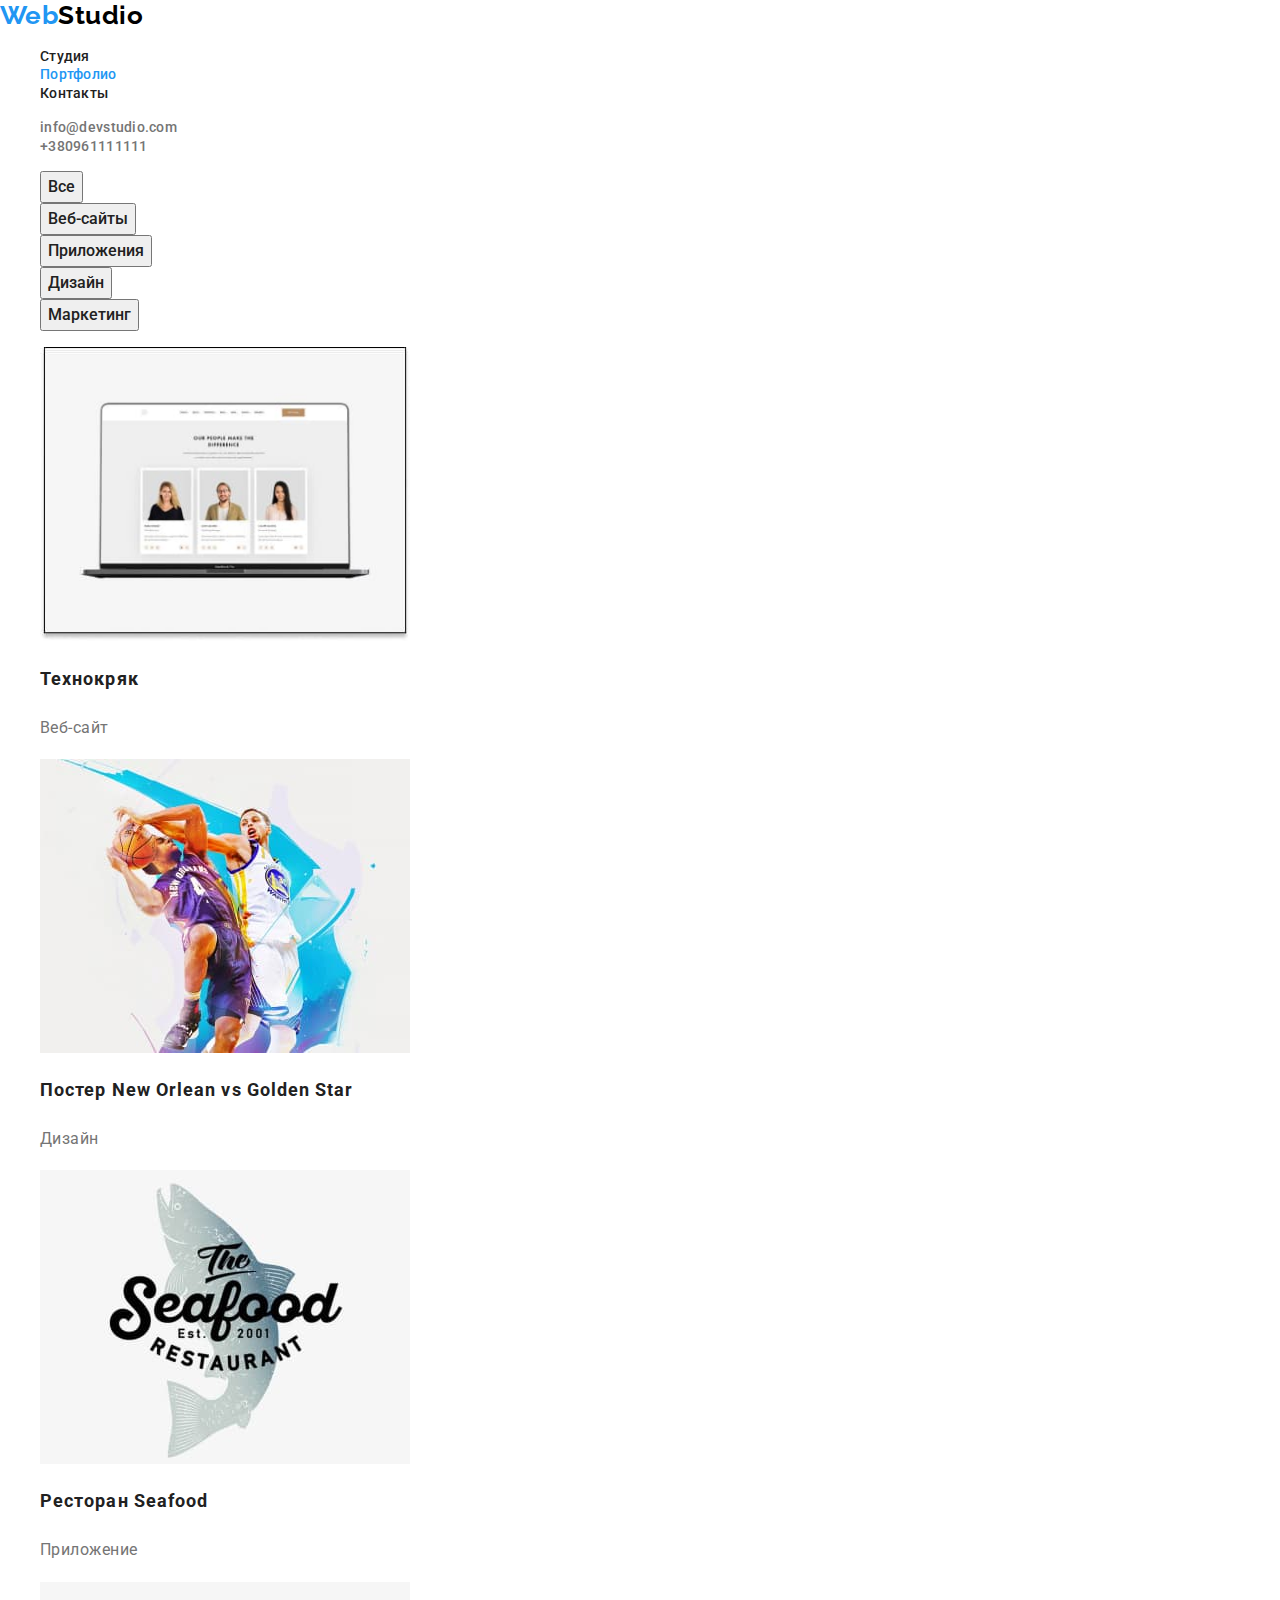
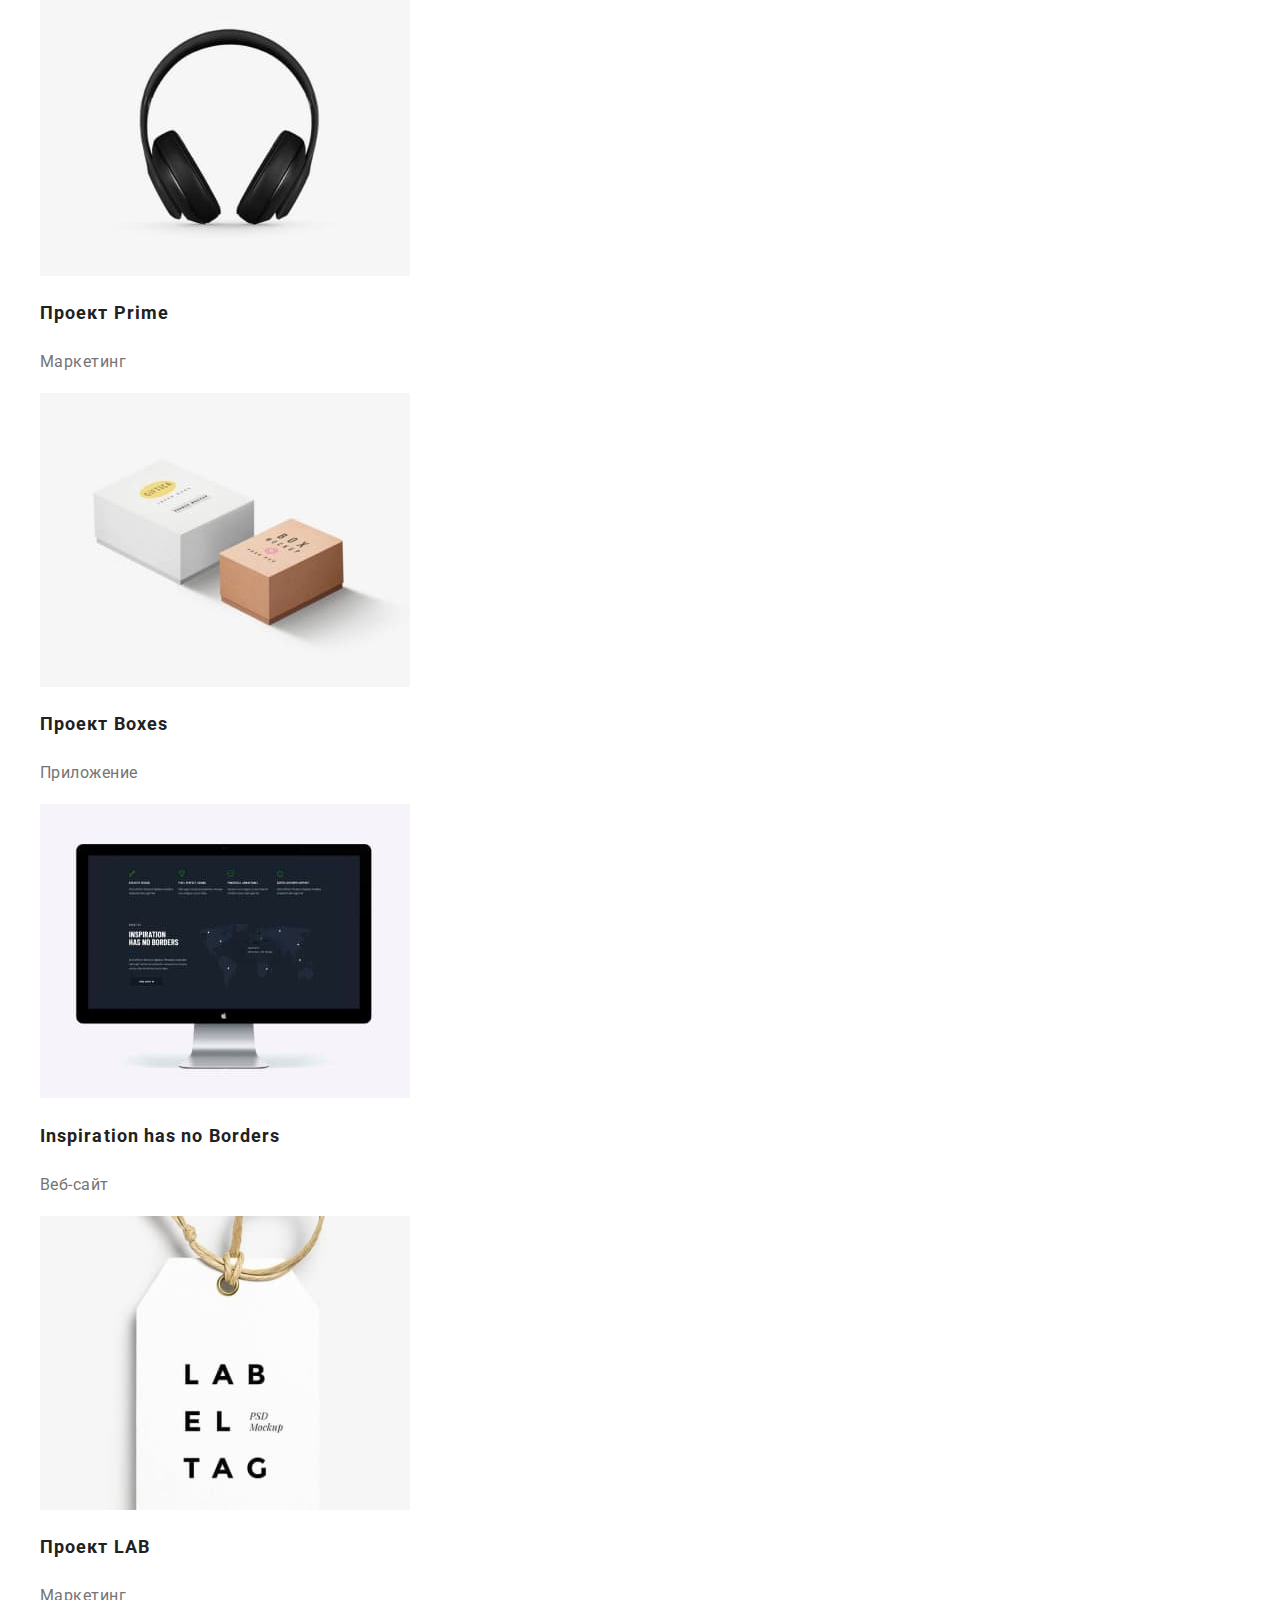
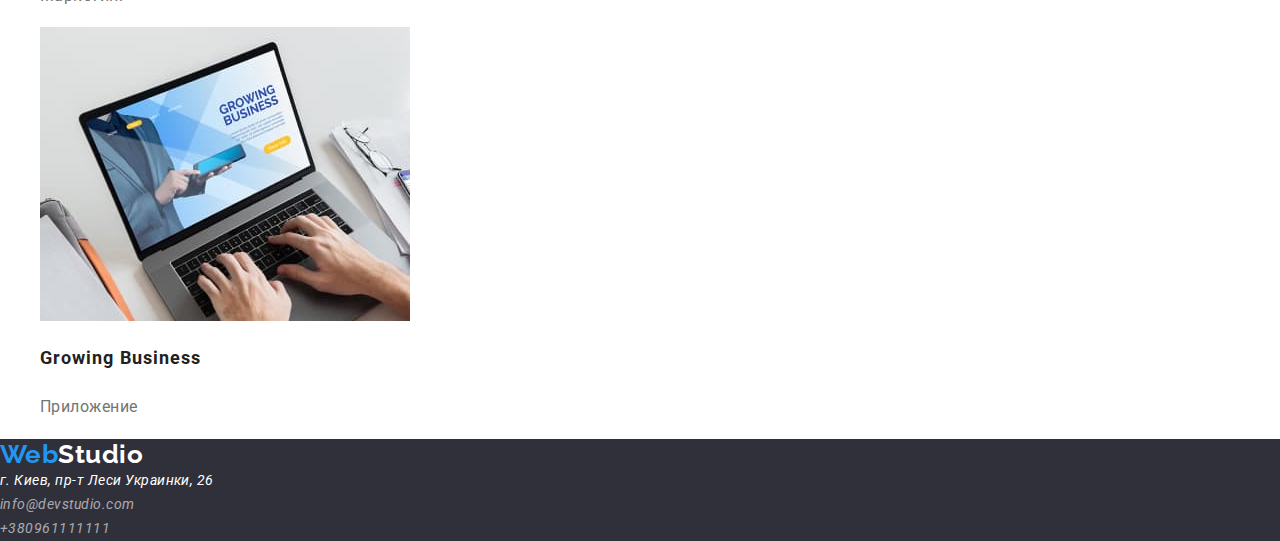
==== portfolio.html @ 270583de "start" ====
<!DOCTYPE html>
<html lang="ru">
    <head>
        <meta charset="UTF-8">
        <meta http-equiv="X-UA-Compatible" content="IE=edge">
        <meta name="viewport" content="width=device-width, initial-scale=1.0">
        <title>Портфолио</title>
        <link rel="preconnect" href="https://fonts.googleapis.com">
        <link rel="preconnect" href="https://fonts.gstatic.com" crossorigin>
        <link href="https://fonts.googleapis.com/css2?family=Raleway:wght@700&family=Roboto:wght@400;500;700;900&display=swap"
              rel="stylesheet">
        <link rel="stylesheet" href="https://cdnjs.cloudflare.com/ajax/libs/modern-normalize/1.1.0/modern-normalize.min.css">
        <link rel="stylesheet" href="./css/styles.css">
    </head>

    <body>
        <!-- Page header -->
        <header>
            <nav>
                <a class="logo" href="./index.html" lang="en">Web<span class="header-logo">Studio</span>
                </a>
                <ul class="site_nav">
                    <li><a href="./index.html" class="link">Студия</a></li>
                    <li><a href="./portfolio.html" class="link current">Портфолио</a></li>
                    <li><a href="" class="link">Контакты</a></li>
                </ul>
            </nav>
            <ul>
                <li><a class="link-contact" href="mailto:info@devstudio.com">info@devstudio.com</a></li>
                <li><a class="link-contact" href="tel:+380961111111">+380961111111</a></li>
            </ul>
        </header>
        <main>
            <!-- Портфолио -->
            <section>
                <!-- <h1>portfolio</h1> -->
                    <ul>
                        <li><button class="portfolio-button" type="button">Все</button></li>
                        <li><button class="portfolio-button" type="button">Веб-сайты</button></li>
                        <li><button class="portfolio-button" type="button">Приложения</button></li>
                        <li><button class="portfolio-button" type="button">Дизайн</button></li>
                        <li><button class="portfolio-button" type="button">Маркетинг</button></li>
                    </ul>
                    <ul>
                        <li>
                            <a class="portfolio" href="/">
                                <img src="./images/portfolio/технокряк.jpg" alt="Ноутбук с анкетами" width="370" height="294"/>
                                <h2 class="portfolio-title">Технокряк</h2>
                                <p>Веб-сайт</p>
                            </a>
                        </li>
                        <li>
                            <a class="portfolio" href="">
                                <img src="./images/portfolio/ПостерNewOrleanvsGoldenStar.jpg" alt="Баскетбалисты с мячем" width="370" height="294"/>
                                <h2 class="portfolio-title">Постер New Orlean vs Golden Star</h2>
                                <p>Дизайн</p>
                            </a>
                        </li>
                        <li>
                            <a class="portfolio" href="">
                                <img src="./images/portfolio/РесторанSeafood.jpg" alt="Логотип ресторана" width="370" height="294"/>
                                <h2 class="portfolio-title">Ресторан Seafood</h2>
                                <p>Приложение </p>
                            </a>
                        </li>
                        <li>
                            <a class="portfolio" href="">
                                <img src="./images/portfolio/ПроектPrime.jpg" alt="Наушники" width="370" height="294"/>
                                <h2 class="portfolio-title">Проект Prime</h2>
                                <p>Маркетинг</p>
                            </a>
                        </li>
                        <li>
                            <a class="portfolio" href="">
                                <img src="./images/portfolio/ПроектBoxes.jpg" alt="Картонные коробки" width="370" height="294"/>
                                <h2 class="portfolio-title">Проект Boxes</h2>
                                <p>Приложение</p>
                            </a>
                        </li>
                        <li>
                            <a class="portfolio" href="">
                                <img src="./images/portfolio/InspirationhasnoBorders.jpg" alt="Монитор с браузером" width="370" height="294"/>
                                <h2 class="portfolio-title">Inspiration has no Borders</h2>
                                <p>Веб-сайт</p>
                            </a>
                        </li>
                        <li>
                            <a class="portfolio" href="">
                                <img src="./images/portfolio/ПроектLAB.jpg" alt="Бирка" width="370" height="294"/>
                                <h2 class="portfolio-title">Проект LAB</h2>
                                <p>Маркетинг</p>
                            </a>
                        </li>
                        <li>
                            <a class="portfolio" href="">
                                <img src="./images/portfolio/GrowingBusiness.jpg" alt="Ноутбук с гавной страницей" width="370" height="294"/>
                                <h2 class="portfolio-title">Growing Business</h2>
                                <p>Приложение</p>
                            </a>
                        </li>
                    </ul>
            </section>
        </main>
        <footer class="footer">
            <a class="logo" href="./index.html" lang="en">Web<span class="footer-logo">Studio</span>
            </a>
            <address class="footer-address">
                г. Киев, пр-т Леси Украинки, 26 <br />
                <a href="mailto:info@devstudio.com">info@devstudio.com</a><br />
                <a href="tel:+380961111111">+380961111111</a>
            </address>
        </footer>
    </body>
</html>
---- css/styles.css ----
/* цвет основного текста #757575 */
/* цвет заголовков на темном фоне + logo  #FFFFFF */
/* цвет большинства заголовков #212121 */
/* ховер + Web + bgr кнопок  */

:root {
    --primary-text-color:#757575 ;
    --title: #212121;
    --accent-color:#2196F3;
    --contrast-color: #FFFFFF;
}
body {
    background-color: var(--contrast-color);
    color: var(--primary-text-color);
    font-family: 'Roboto', sans-serif;
    letter-spacing: 0.03em;
}
a{
    text-decoration: none;
}
ul{
    list-style: none;
}
/* Лолотип */
.logo {
    color: var(--accent-color);
    text-decoration: none;
    font-family: 'Raleway', sans-serif;
    font-weight: 700;
    font-size: 26px;
    line-height: 1.19;
}
.header-logo {
    color: #000000;
    text-decoration: none;
}
/* навигация */
.site_nav .link {
    font-family: 'Roboto';
    font-weight: 500;
    font-size: 14px;
    line-height: 1.14;
    letter-spacing: 0.02em;
    color: var(--title);
    text-decoration: none;
}
.site_nav .link.current {
    color: var(--accent-color);
}
.link-contact {
    font-weight: 500;
    font-size: 14px;
    line-height: 1.14;
    letter-spacing: 0.02em;
    color: var(--primary-text-color);
    text-decoration: none;
}
.site_nav .link:hover,
.site_nav .link:focus,
.link-contact:hover,
.link-contact:focus {
    color: var(--accent-color);
}

/* секции заголовки */
.section_title{
    color: var(--title);
    text-decoration: none;
    font-weight: 700;
    font-size: 14px;
    line-height: 1.14;
    text-transform: uppercase;
}
.section_title_class {
    color: var(--title);
    font-weight: 700;
    font-size: 36px;
    line-height: 1.17;
    text-align: center;
}

.section-team{
    font-size: 14px;
    line-height: 1.71;
    letter-spacing: 0.03em;
    background-color: #F5F4FA;
    color: var(--title);
}
.our_teams_title{
    color: var(--title);
    font-weight: 500;
    font-size: 16px;
    line-height: 1.19;
}
.section-team .text {
    font-size: 16px;
    line-height: 1.19;
    color: var(--primary-text-color);
}
/* Hero */
.hero{
    background-color: #2F303A;
}
.hero_title{
    font-weight: 900;
    font-size: 44px;
    line-height: 1.36;
    text-align: center;
    letter-spacing: 0.06em;
    text-transform: uppercase;
    background-color: #2F303A;
    color: #ffffff;
}

    /* button */
.button{
    color: var(--contrast-color);
    background-color: var(--accent-color);
    cursor: pointer;
    font-weight: 700;
    font-size: 16px;
    line-height: 1.88;
    align-items: center;
    text-align: center;
    letter-spacing: 0.06em;
    display: flex;
}    
/* footer */
.footer{
    background-color: #2F303A;
}
.footer-logo{
    color: var(--contrast-color);
}
.footer-address{
    color: var(--contrast-color);
    font-size: 14px;
    line-height: 1.71;
}
.footer-address > a{
    color: rgba(255, 255, 255, 0.6);
    text-decoration: none;
}
.footer-address>a:hover,
.footer-address>a:focus {
    color: var(--accent-color);
}
/* Portfolio */
.portfolio .portfolio-title {
    font-weight: 700;
    font-size: 18px;
    line-height: 2;
    letter-spacing: 0.06em;
    color: var(--title);
}
.portfolio > p{
    font-size: 16px;
    line-height: 1.88;
    color: var(--primary-text-color);
}
.portfolio-button{
    color: var(--title);
    cursor: pointer;
    font-weight: 500;
    font-size: 16px;
    line-height: 1.63;
    text-align: center;
}
.portfolio-button:hover,
.portfolio-button:focus {
    background-color: var(--accent-color);
}
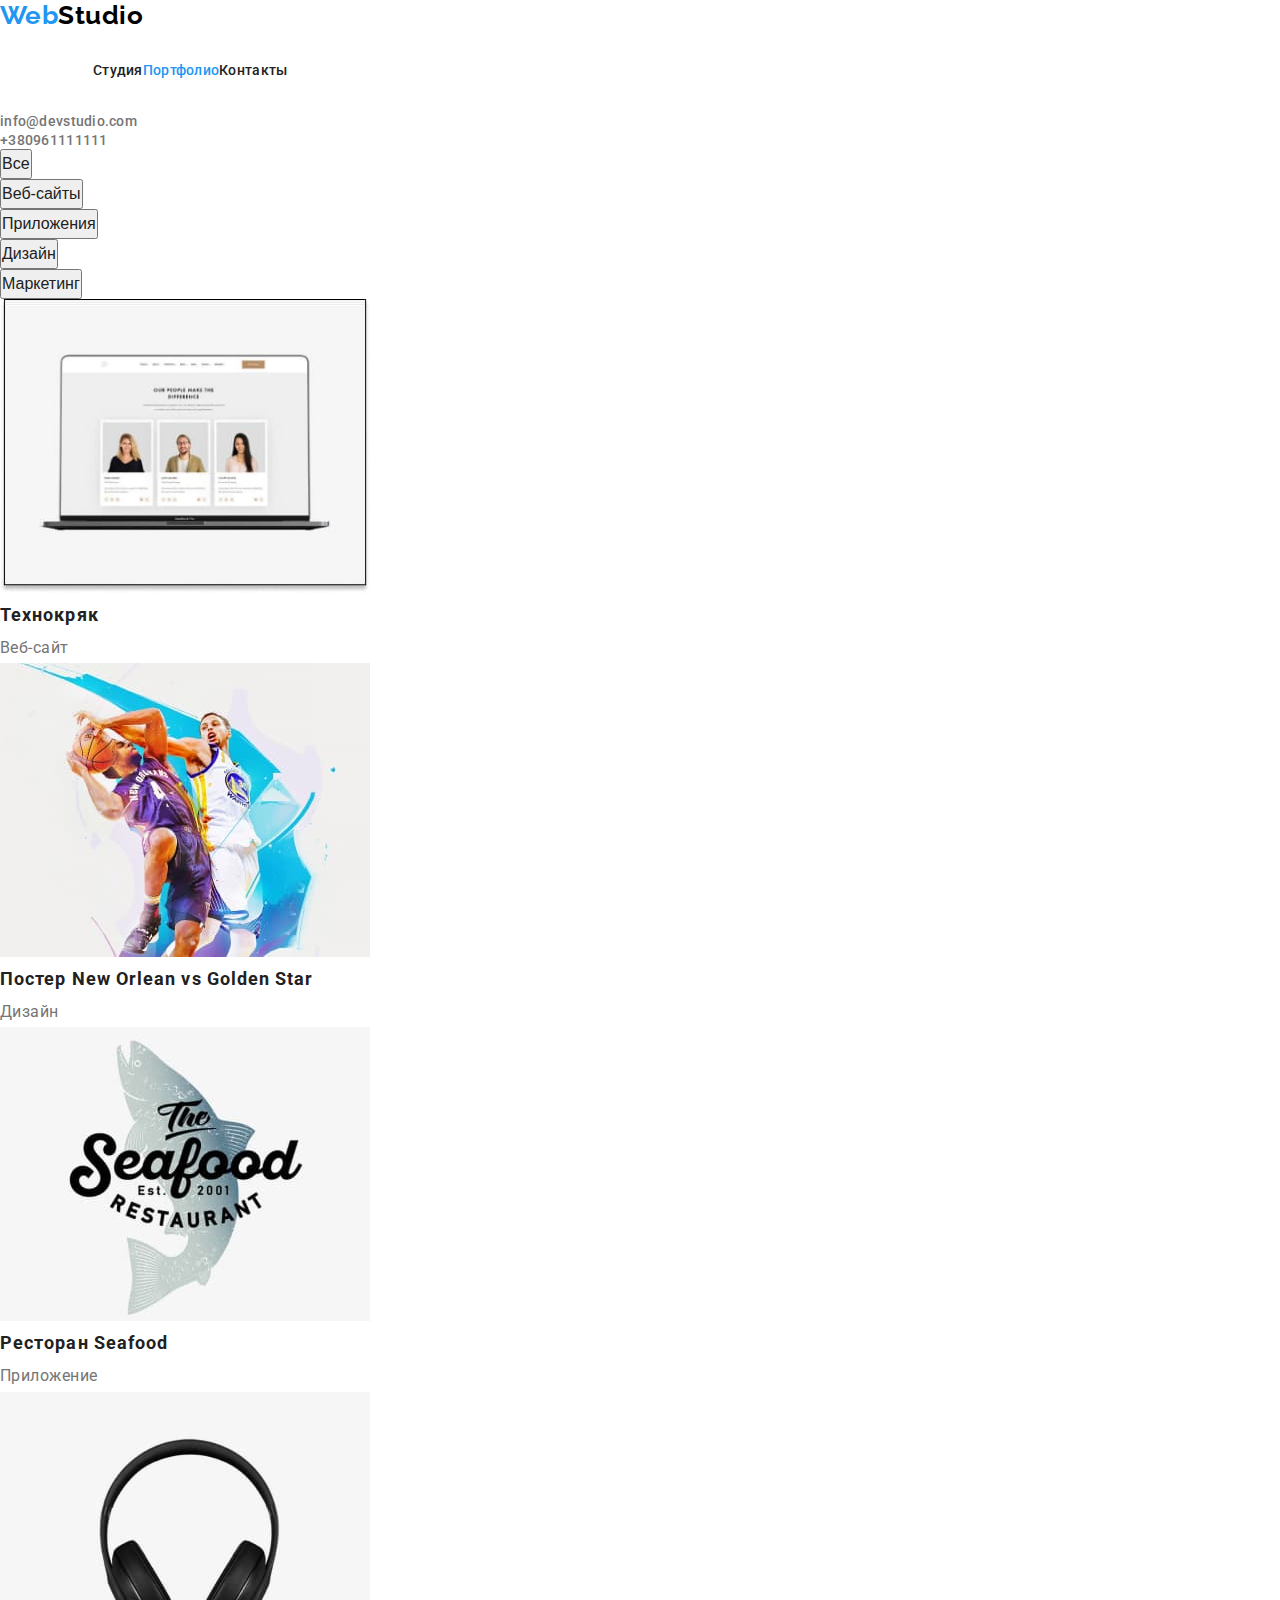
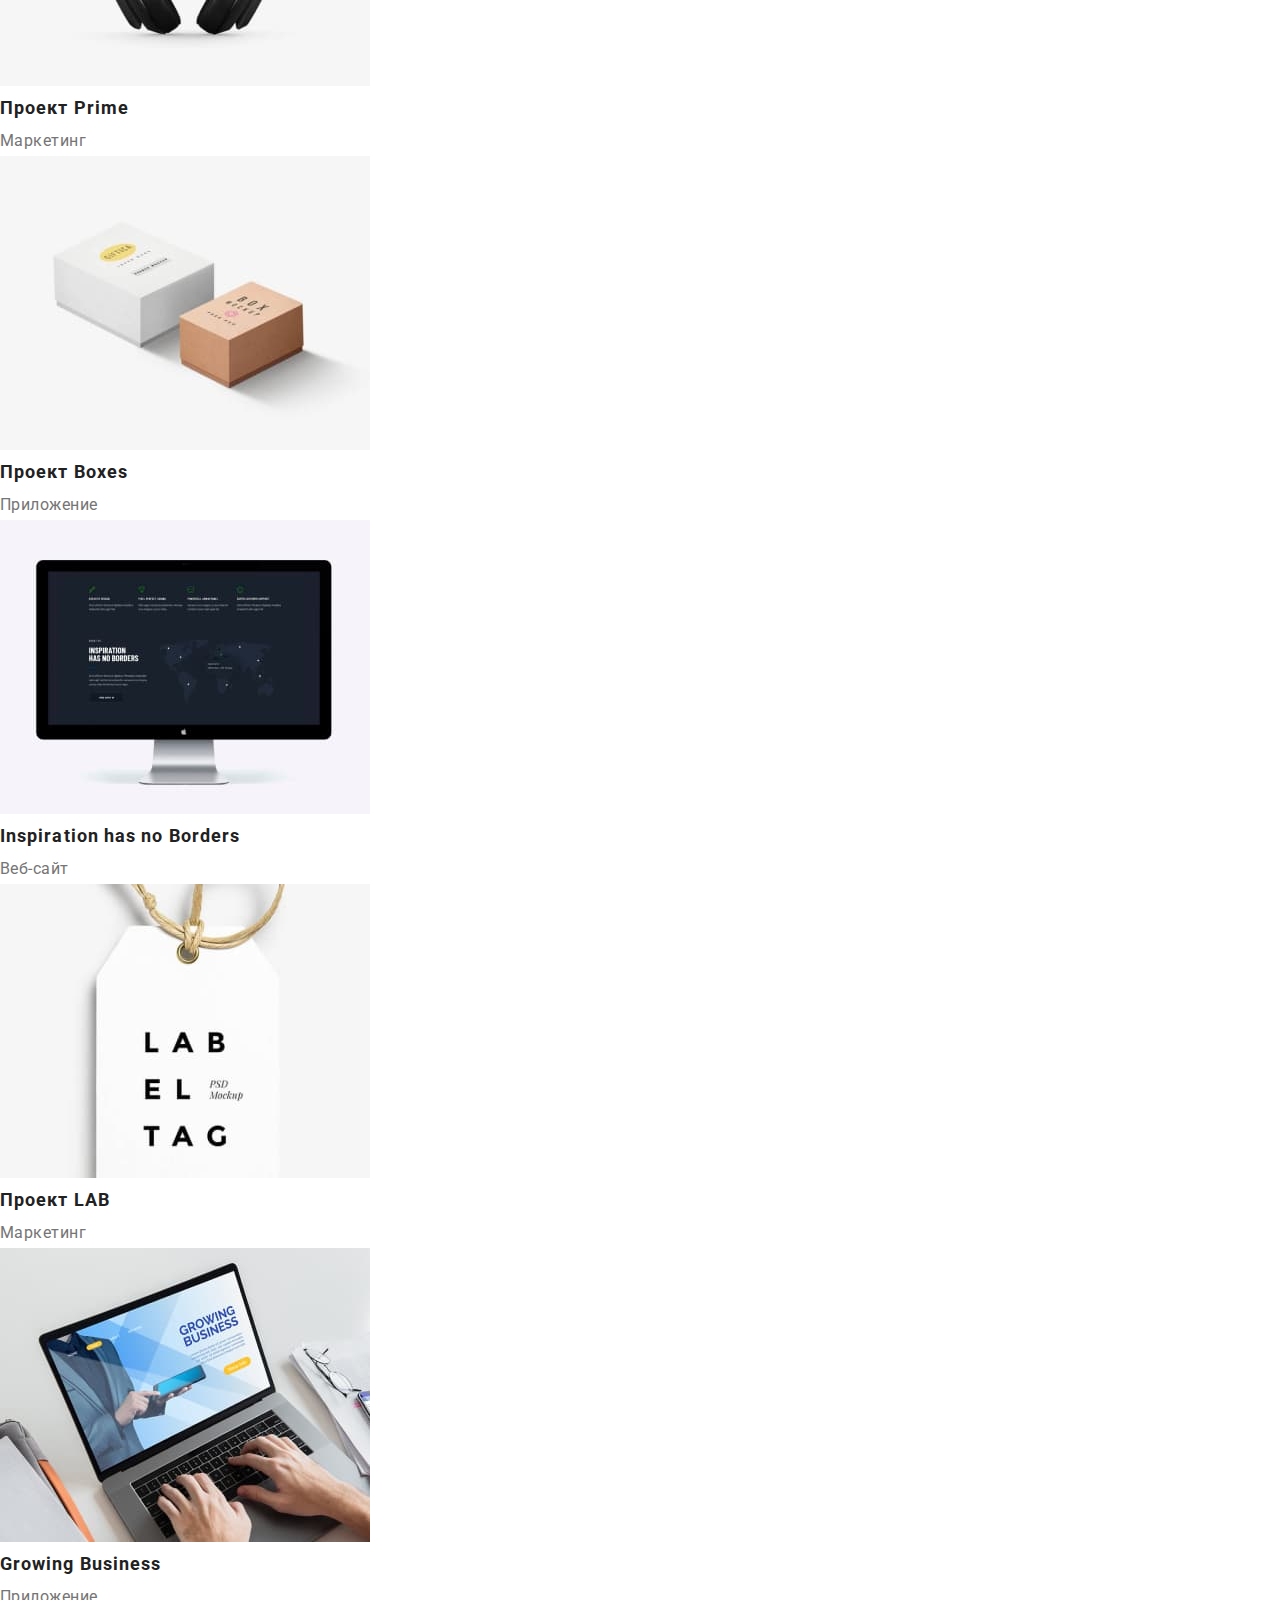
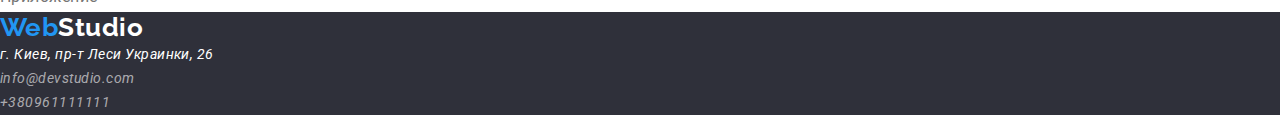
==== commit 258456cf: "геометрия элементов" ====
--- a/portfolio.html
+++ b/portfolio.html
@@ -9,7 +9,6 @@
         <link rel="preconnect" href="https://fonts.gstatic.com" crossorigin>
         <link href="https://fonts.googleapis.com/css2?family=Raleway:wght@700&family=Roboto:wght@400;500;700;900&display=swap"
               rel="stylesheet">
-        <link rel="stylesheet" href="https://cdnjs.cloudflare.com/ajax/libs/modern-normalize/1.1.0/modern-normalize.min.css">
         <link rel="stylesheet" href="./css/styles.css">
     </head>
 
--- a/css/styles.css
+++ b/css/styles.css
@@ -21,6 +21,22 @@
 ul{
     list-style: none;
 }
+
+/* utilitis */
+*{
+    padding: 0px;
+    margin: 0px;
+}
+.container {
+    margin-left: auto;
+    margin-right: auto;
+    width: 1200px;
+    padding-left: 15px;
+    padding-right: 15px;
+    outline: 2px solid tomato;
+}
+
+
 /* Лолотип */
 .logo {
     color: var(--accent-color);
@@ -35,7 +51,26 @@
     text-decoration: none;
 }
 /* навигация */
+.main-nav{
+    display: flex;
+    align-items: center;
+}
+.site_nav{
+    display: flex;
+    margin-left: 93px;
+}
+.nav-item+ .nav-item{
+    margin-left: 50px;
+}
+.cont{
+    margin-left: auto;
+}
+
 .site_nav .link {
+    display: block;
+    padding-top: 32px;
+    padding-bottom: 32px;
+    
     font-family: 'Roboto';
     font-weight: 500;
     font-size: 14px;
@@ -48,6 +83,9 @@
     color: var(--accent-color);
 }
 .link-contact {
+    padding-top: 32px;
+    padding-bottom: 32px;
+
     font-weight: 500;
     font-size: 14px;
     line-height: 1.14;
@@ -63,7 +101,14 @@
 }
 
 /* секции заголовки */
+.section{
+    margin-top: 94px;
+}
 .section_title{
+    margin-bottom: 10px;
+
+    font-family: 'Roboto';
+    font-style: normal;
     color: var(--title);
     text-decoration: none;
     font-weight: 700;
@@ -72,6 +117,10 @@
     text-transform: uppercase;
 }
 .section_title_class {
+    margin-bottom: 50px;
+
+    font-family: 'Roboto';
+    font-style: normal;
     color: var(--title);
     font-weight: 700;
     font-size: 36px;
@@ -80,6 +129,8 @@
 }
 
 .section-team{
+    margin-top: 94px;
+
     font-size: 14px;
     line-height: 1.71;
     letter-spacing: 0.03em;
@@ -112,7 +163,7 @@
     color: #ffffff;
 }
 
-    /* button */
+/* button */
 .button{
     color: var(--contrast-color);
     background-color: var(--accent-color);
@@ -120,11 +171,24 @@
     font-weight: 700;
     font-size: 16px;
     line-height: 1.88;
-    align-items: center;
-    text-align: center;
     letter-spacing: 0.06em;
+}    
+/* feature-list */
+.feature-list{
     display: flex;
-}    
+    justify-content: center;
+}
+
+/* image */
+.image{
+    display: inline-block;
+}
+.image+ .image{
+    margin-left: 30px;
+}
+.team-bottom{
+    margin-bottom: 94px;
+}
 /* footer */
 .footer{
     background-color: #2F303A;
@@ -145,6 +209,12 @@
 .footer-address>a:focus {
     color: var(--accent-color);
 }
+
+
+
+
+
+
 /* Portfolio */
 .portfolio .portfolio-title {
     font-weight: 700;
@@ -200,3 +270,6 @@
 
 
 
+
+
+
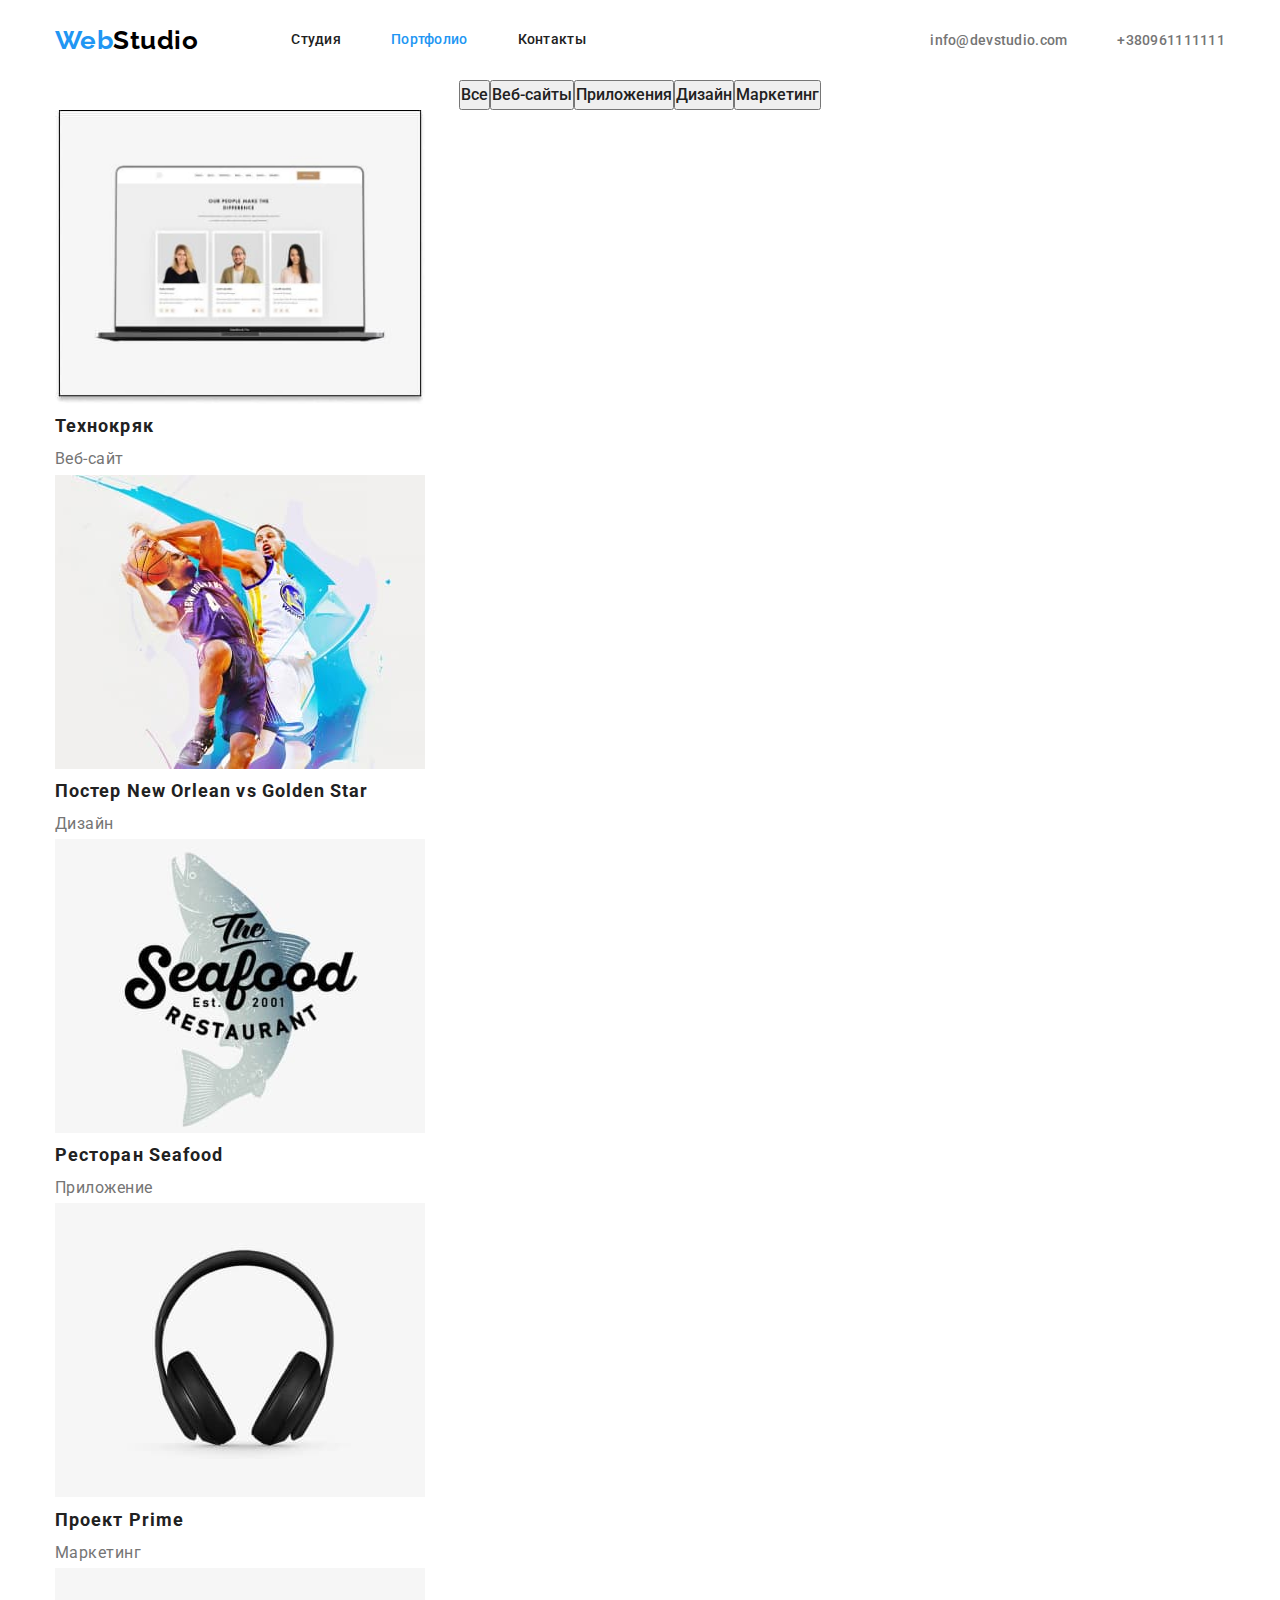
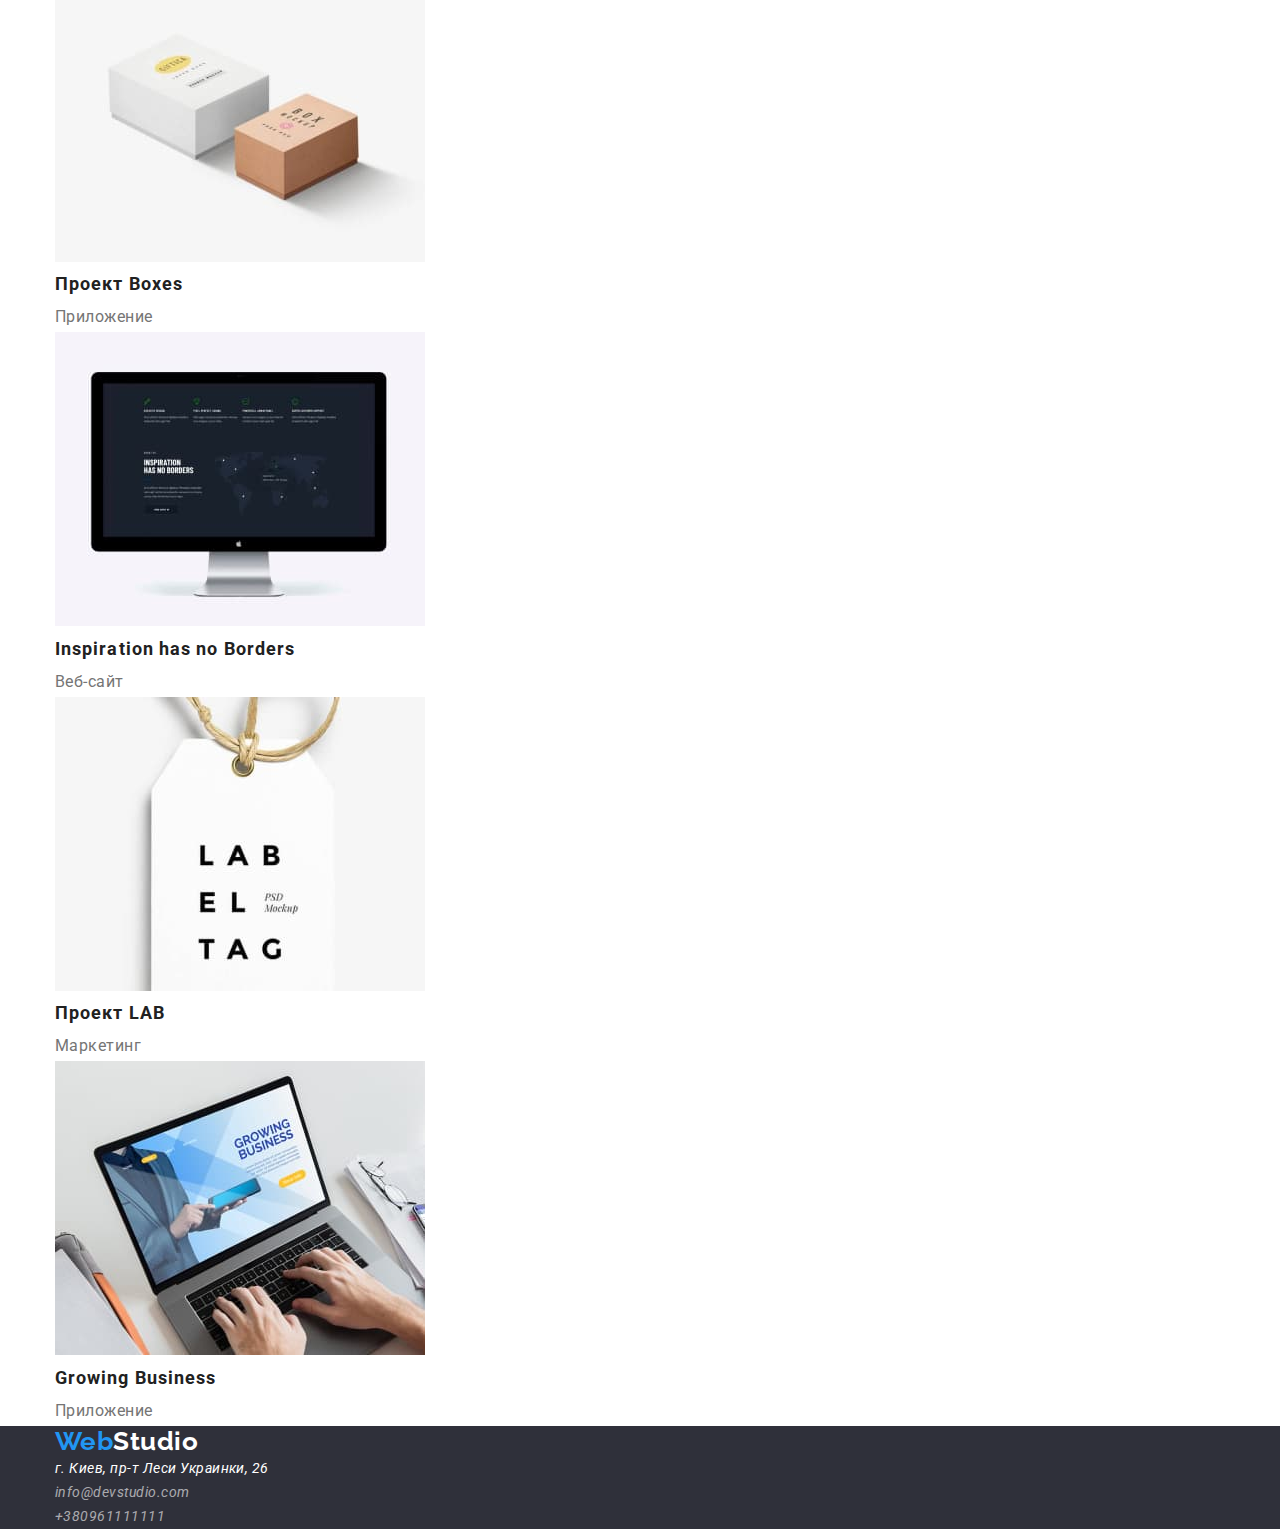
==== commit d6e28e24: "геометрия оформления 2" ====
--- a/portfolio.html
+++ b/portfolio.html
@@ -9,31 +9,33 @@
         <link rel="preconnect" href="https://fonts.gstatic.com" crossorigin>
         <link href="https://fonts.googleapis.com/css2?family=Raleway:wght@700&family=Roboto:wght@400;500;700;900&display=swap"
               rel="stylesheet">
+        <link rel="stylesheet" href="https://cdnjs.cloudflare.com/ajax/libs/modern-normalize/0.6.0/modern-normalize.min.css" />
         <link rel="stylesheet" href="./css/styles.css">
     </head>
 
     <body>
         <!-- Page header -->
-        <header>
-            <nav>
-                <a class="logo" href="./index.html" lang="en">Web<span class="header-logo">Studio</span>
-                </a>
-                <ul class="site_nav">
-                    <li><a href="./index.html" class="link">Студия</a></li>
-                    <li><a href="./portfolio.html" class="link current">Портфолио</a></li>
-                    <li><a href="" class="link">Контакты</a></li>
-                </ul>
-            </nav>
-            <ul>
-                <li><a class="link-contact" href="mailto:info@devstudio.com">info@devstudio.com</a></li>
-                <li><a class="link-contact" href="tel:+380961111111">+380961111111</a></li>
+    <header>
+        <nav class="container main-nav">
+            <a class="logo" href="./index.html" lang="en">Web<span class="header-logo">Studio</span>
+            </a>
+            <ul class="site_nav">
+                <li class="nav-item"><a href="./index.html" class="link">Студия</a></li>
+                <li class="nav-item"><a href="./portfolio.html" class="link current">Портфолио</a></li>
+                <li class="nav-item"><a href="" class="link">Контакты</a></li>
             </ul>
-        </header>
+            <ul class="site_nav cont">
+                <li class="nav-item"><a class="link-contact" href="mailto:info@devstudio.com">info@devstudio.com</a></li>
+                <li class="nav-item"><a class="link-contact" href="tel:+380961111111">+380961111111</a></li>
+            </ul>
+        </nav>
+    </header>
         <main>
             <!-- Портфолио -->
             <section>
+                <div class="container">
                 <!-- <h1>portfolio</h1> -->
-                    <ul>
+                    <ul class="filter">
                         <li><button class="portfolio-button" type="button">Все</button></li>
                         <li><button class="portfolio-button" type="button">Веб-сайты</button></li>
                         <li><button class="portfolio-button" type="button">Приложения</button></li>
@@ -99,8 +101,10 @@
                         </li>
                     </ul>
             </section>
+            </div>
         </main>
         <footer class="footer">
+            <div class="container">
             <a class="logo" href="./index.html" lang="en">Web<span class="footer-logo">Studio</span>
             </a>
             <address class="footer-address">
@@ -108,6 +112,7 @@
                 <a href="mailto:info@devstudio.com">info@devstudio.com</a><br />
                 <a href="tel:+380961111111">+380961111111</a>
             </address>
+            </div>
         </footer>
     </body>
 </html>--- a/css/styles.css
+++ b/css/styles.css
@@ -33,7 +33,7 @@
     width: 1200px;
     padding-left: 15px;
     padding-right: 15px;
-    outline: 2px solid tomato;
+    /* outline: 2px solid tomato; */
 }
 
 
@@ -71,7 +71,6 @@
     padding-top: 32px;
     padding-bottom: 32px;
     
-    font-family: 'Roboto';
     font-weight: 500;
     font-size: 14px;
     line-height: 1.14;
@@ -107,7 +106,6 @@
 .section_title{
     margin-bottom: 10px;
 
-    font-family: 'Roboto';
     font-style: normal;
     color: var(--title);
     text-decoration: none;
@@ -119,7 +117,6 @@
 .section_title_class {
     margin-bottom: 50px;
 
-    font-family: 'Roboto';
     font-style: normal;
     color: var(--title);
     font-weight: 700;
@@ -129,8 +126,8 @@
 }
 
 .section-team{
-    margin-top: 94px;
-
+    margin-top: 81px;
+    margin-bottom: 94px;
     font-size: 14px;
     line-height: 1.71;
     letter-spacing: 0.03em;
@@ -151,8 +148,11 @@
 /* Hero */
 .hero{
     background-color: #2F303A;
-}
+    height: 600px;
+}
+
 .hero_title{
+    
     font-weight: 900;
     font-size: 44px;
     line-height: 1.36;
@@ -165,6 +165,14 @@
 
 /* button */
 .button{
+    display: inherit;
+    margin-left: auto;
+    margin-right: auto;
+    padding: 10px 32px;
+
+    box-shadow: 0px 4px 4px rgba(0, 0, 0, 0.15);
+    border-radius: 4px;
+
     color: var(--contrast-color);
     background-color: var(--accent-color);
     cursor: pointer;
@@ -172,6 +180,7 @@
     font-size: 16px;
     line-height: 1.88;
     letter-spacing: 0.06em;
+    
 }    
 /* feature-list */
 .feature-list{
@@ -180,6 +189,9 @@
 }
 
 /* image */
+.images{
+    display: flex;
+}
 .image{
     display: inline-block;
 }
@@ -187,8 +199,10 @@
     margin-left: 30px;
 }
 .team-bottom{
+    display: flex;
     margin-bottom: 94px;
 }
+
 /* footer */
 .footer{
     background-color: #2F303A;
@@ -228,6 +242,9 @@
     line-height: 1.88;
     color: var(--primary-text-color);
 }
+.portfolio-button+.portfolio-button{
+    margin-left: 8px;
+}
 .portfolio-button{
     color: var(--title);
     cursor: pointer;
@@ -241,35 +258,39 @@
     background-color: var(--accent-color);
 }
 
-
-
-
-
-
-
-
-
-
-
-
-
-
-
-
-
-
-
-
-
-
-
-
-
-
-
-
-
-
-
-
-
+.filter{
+    display: flex;
+    justify-content: center;
+}
+
+
+
+
+
+
+
+
+
+
+
+
+
+
+
+
+
+
+
+
+
+
+
+
+
+
+
+
+
+
+
+
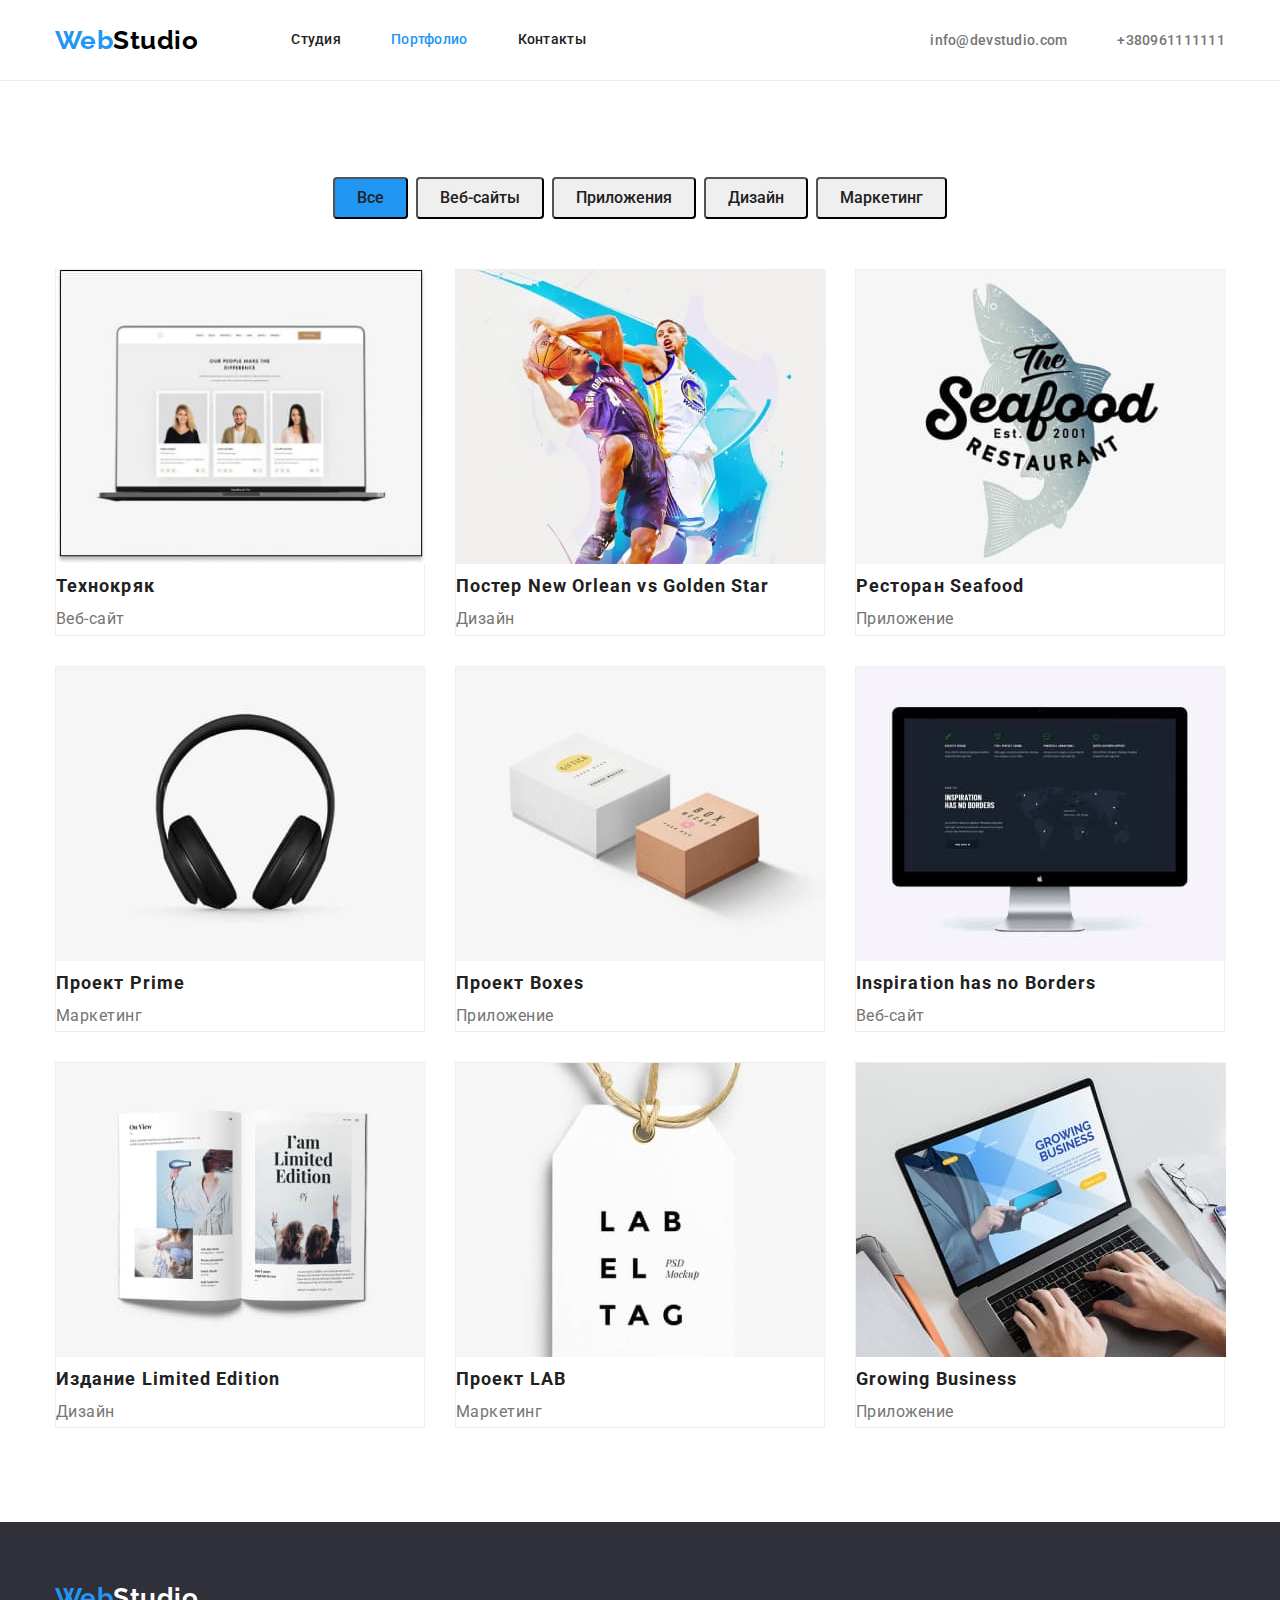
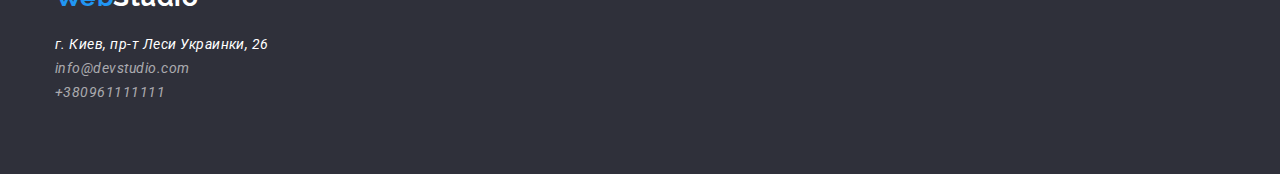
==== commit 43f11a72: "оформление секции портфолио" ====
--- a/portfolio.html
+++ b/portfolio.html
@@ -15,7 +15,7 @@
 
     <body>
         <!-- Page header -->
-    <header>
+    <header class="page-header">
         <nav class="container main-nav">
             <a class="logo" href="./index.html" lang="en">Web<span class="header-logo">Studio</span>
             </a>
@@ -32,69 +32,76 @@
     </header>
         <main>
             <!-- Портфолио -->
-            <section>
-                <div class="container">
+            <section class="">
+                <div class="container portfolio-section">
                 <!-- <h1>portfolio</h1> -->
                     <ul class="filter">
-                        <li><button class="portfolio-button" type="button">Все</button></li>
-                        <li><button class="portfolio-button" type="button">Веб-сайты</button></li>
-                        <li><button class="portfolio-button" type="button">Приложения</button></li>
-                        <li><button class="portfolio-button" type="button">Дизайн</button></li>
-                        <li><button class="portfolio-button" type="button">Маркетинг</button></li>
+                        <li class="filter-item"><button class="portfolio-button curent" type="button">Все</button></li>
+                        <li class="filter-item"><button class="portfolio-button" type="button">Веб-сайты</button></li>
+                        <li class="filter-item"><button class="portfolio-button" type="button">Приложения</button></li>
+                        <li class="filter-item"><button class="portfolio-button" type="button">Дизайн</button></li>
+                        <li class="filter-item"><button class="portfolio-button" type="button">Маркетинг</button></li>
                     </ul>
-                    <ul>
-                        <li>
+                    <ul class="portfolio-main">
+                        <li class="card-item">
                             <a class="portfolio" href="/">
                                 <img src="./images/portfolio/технокряк.jpg" alt="Ноутбук с анкетами" width="370" height="294"/>
                                 <h2 class="portfolio-title">Технокряк</h2>
                                 <p>Веб-сайт</p>
                             </a>
                         </li>
-                        <li>
+                        <li class="card-item">
                             <a class="portfolio" href="">
                                 <img src="./images/portfolio/ПостерNewOrleanvsGoldenStar.jpg" alt="Баскетбалисты с мячем" width="370" height="294"/>
                                 <h2 class="portfolio-title">Постер New Orlean vs Golden Star</h2>
                                 <p>Дизайн</p>
                             </a>
                         </li>
-                        <li>
+                        <li class="card-item">
                             <a class="portfolio" href="">
                                 <img src="./images/portfolio/РесторанSeafood.jpg" alt="Логотип ресторана" width="370" height="294"/>
                                 <h2 class="portfolio-title">Ресторан Seafood</h2>
                                 <p>Приложение </p>
                             </a>
                         </li>
-                        <li>
+                        <li class="card-item">
                             <a class="portfolio" href="">
                                 <img src="./images/portfolio/ПроектPrime.jpg" alt="Наушники" width="370" height="294"/>
                                 <h2 class="portfolio-title">Проект Prime</h2>
                                 <p>Маркетинг</p>
                             </a>
                         </li>
-                        <li>
+                        <li class="card-item">
                             <a class="portfolio" href="">
                                 <img src="./images/portfolio/ПроектBoxes.jpg" alt="Картонные коробки" width="370" height="294"/>
                                 <h2 class="portfolio-title">Проект Boxes</h2>
                                 <p>Приложение</p>
                             </a>
                         </li>
-                        <li>
+                        <li class="card-item">
                             <a class="portfolio" href="">
                                 <img src="./images/portfolio/InspirationhasnoBorders.jpg" alt="Монитор с браузером" width="370" height="294"/>
                                 <h2 class="portfolio-title">Inspiration has no Borders</h2>
                                 <p>Веб-сайт</p>
                             </a>
                         </li>
-                        <li>
+                        <li class="card-item">
+                            <a class="portfolio" href="">
+                                <img src="./images/portfolio/ИзданиеLimitedEdition.jpg" alt="Книга єкземпляр" width="370" height="294" />
+                                <h2 class="portfolio-title">Издание Limited Edition</h2>
+                                <p>Дизайн</p>
+                            </a>
+                        </li>
+                        <li class="card-item">
                             <a class="portfolio" href="">
                                 <img src="./images/portfolio/ПроектLAB.jpg" alt="Бирка" width="370" height="294"/>
                                 <h2 class="portfolio-title">Проект LAB</h2>
                                 <p>Маркетинг</p>
                             </a>
                         </li>
-                        <li>
+                        <li class="card-item">
                             <a class="portfolio" href="">
-                                <img src="./images/portfolio/GrowingBusiness.jpg" alt="Ноутбук с гавной страницей" width="370" height="294"/>
+                                <img src="./images/portfolio/GrowingBusiness.jpg" alt="Ноутбук с гавной страницей" width="370" height="294" />
                                 <h2 class="portfolio-title">Growing Business</h2>
                                 <p>Приложение</p>
                             </a>
@@ -105,7 +112,7 @@
         </main>
         <footer class="footer">
             <div class="container">
-            <a class="logo" href="./index.html" lang="en">Web<span class="footer-logo">Studio</span>
+            <a class="logo foot" href="./index.html" lang="en">Web<span class="footer-logo">Studio</span>
             </a>
             <address class="footer-address">
                 г. Киев, пр-т Леси Украинки, 26 <br />
--- a/css/styles.css
+++ b/css/styles.css
@@ -35,7 +35,9 @@
     padding-right: 15px;
     /* outline: 2px solid tomato; */
 }
-
+.our{
+    padding-top: 94px;
+}
 
 /* Лолотип */
 .logo {
@@ -51,6 +53,9 @@
     text-decoration: none;
 }
 /* навигация */
+.page-header{
+    border-bottom: 1px solid #ececec;
+}
 .main-nav{
     display: flex;
     align-items: center;
@@ -114,6 +119,9 @@
     line-height: 1.14;
     text-transform: uppercase;
 }
+.features+ .features{
+    margin-left: 30px;
+}
 .section_title_class {
     margin-bottom: 50px;
 
@@ -127,7 +135,7 @@
 
 .section-team{
     margin-top: 81px;
-    margin-bottom: 94px;
+    margin-bottom: 13px;
     font-size: 14px;
     line-height: 1.71;
     letter-spacing: 0.03em;
@@ -135,23 +143,39 @@
     color: var(--title);
 }
 .our_teams_title{
+    margin-top: 30px;
+    margin-bottom: 10px;
+
     color: var(--title);
     font-weight: 500;
+
     font-size: 16px;
     line-height: 1.19;
 }
 .section-team .text {
+    padding-bottom: 30px;
+
     font-size: 16px;
     line-height: 1.19;
     color: var(--primary-text-color);
 }
+/* .status{
+    margin-bottom: 30px;
+} */
 /* Hero */
 .hero{
     background-color: #2F303A;
     height: 600px;
 }
-
+.main{
+    display: flex;
+    flex-direction: column;
+    justify-content: center;
+    align-items: center;
+    height: 100%;
+    }
 .hero_title{
+    width: 696px;
     
     font-weight: 900;
     font-size: 44px;
@@ -165,7 +189,7 @@
 
 /* button */
 .button{
-    display: inherit;
+    display: block;
     margin-left: auto;
     margin-right: auto;
     padding: 10px 32px;
@@ -192,33 +216,46 @@
 .images{
     display: flex;
 }
-.image{
-    display: inline-block;
+.no-gap{
+    display: block;
 }
 .image+ .image{
     margin-left: 30px;
 }
+.image{
+    text-align: center;
+}
 .team-bottom{
     display: flex;
-    margin-bottom: 94px;
+    padding-bottom: 94px;
 }
 
 /* footer */
 .footer{
+    height: 252px;
     background-color: #2F303A;
 }
 .footer-logo{
     color: var(--contrast-color);
 }
+.foot{
+    display: inline-block;
+    margin-top: 60px;
+    margin-bottom: 20px;
+}
 .footer-address{
     color: var(--contrast-color);
     font-size: 14px;
     line-height: 1.71;
 }
 .footer-address > a{
+    padding-top: 9px;
+    padding-bottom: 60px;
     color: rgba(255, 255, 255, 0.6);
     text-decoration: none;
 }
+
+
 .footer-address>a:hover,
 .footer-address>a:focus {
     color: var(--accent-color);
@@ -242,10 +279,15 @@
     line-height: 1.88;
     color: var(--primary-text-color);
 }
-.portfolio-button+.portfolio-button{
-    margin-left: 8px;
+
+.portfolio-section{
+    padding-top: 96px;
+    padding-bottom: 94px;
 }
 .portfolio-button{
+    padding: 6px 22px;
+    border-radius: 4px;
+    
     color: var(--title);
     cursor: pointer;
     font-weight: 500;
@@ -253,44 +295,63 @@
     line-height: 1.63;
     text-align: center;
 }
+.portfolio-button.curent,
 .portfolio-button:hover,
 .portfolio-button:focus {
     background-color: var(--accent-color);
 }
-
+.filter-item+ .filter-item{
+    margin-left: 8px;
+}
 .filter{
     display: flex;
     justify-content: center;
-}
-
-
-
-
-
-
-
-
-
-
-
-
-
-
-
-
-
-
-
-
-
-
-
-
-
-
-
-
-
-
-
-
+
+    margin-bottom: 50px;
+}
+.portfolio-main{
+    display: flex;
+    flex-wrap: wrap;
+    justify-content: space-between;
+}
+
+.card-item {
+    border: 1px solid #EEEEEE;
+    /* background-color: tomato; */
+    width: calc((100% - 2 * 30px) / 3);
+}
+
+.card-item:not(:nth-last-child(-n + 3)) {
+    margin-bottom: 30px;
+}
+
+
+
+
+
+
+
+
+
+
+
+
+
+
+
+
+
+
+
+
+
+
+
+
+
+
+
+
+
+
+
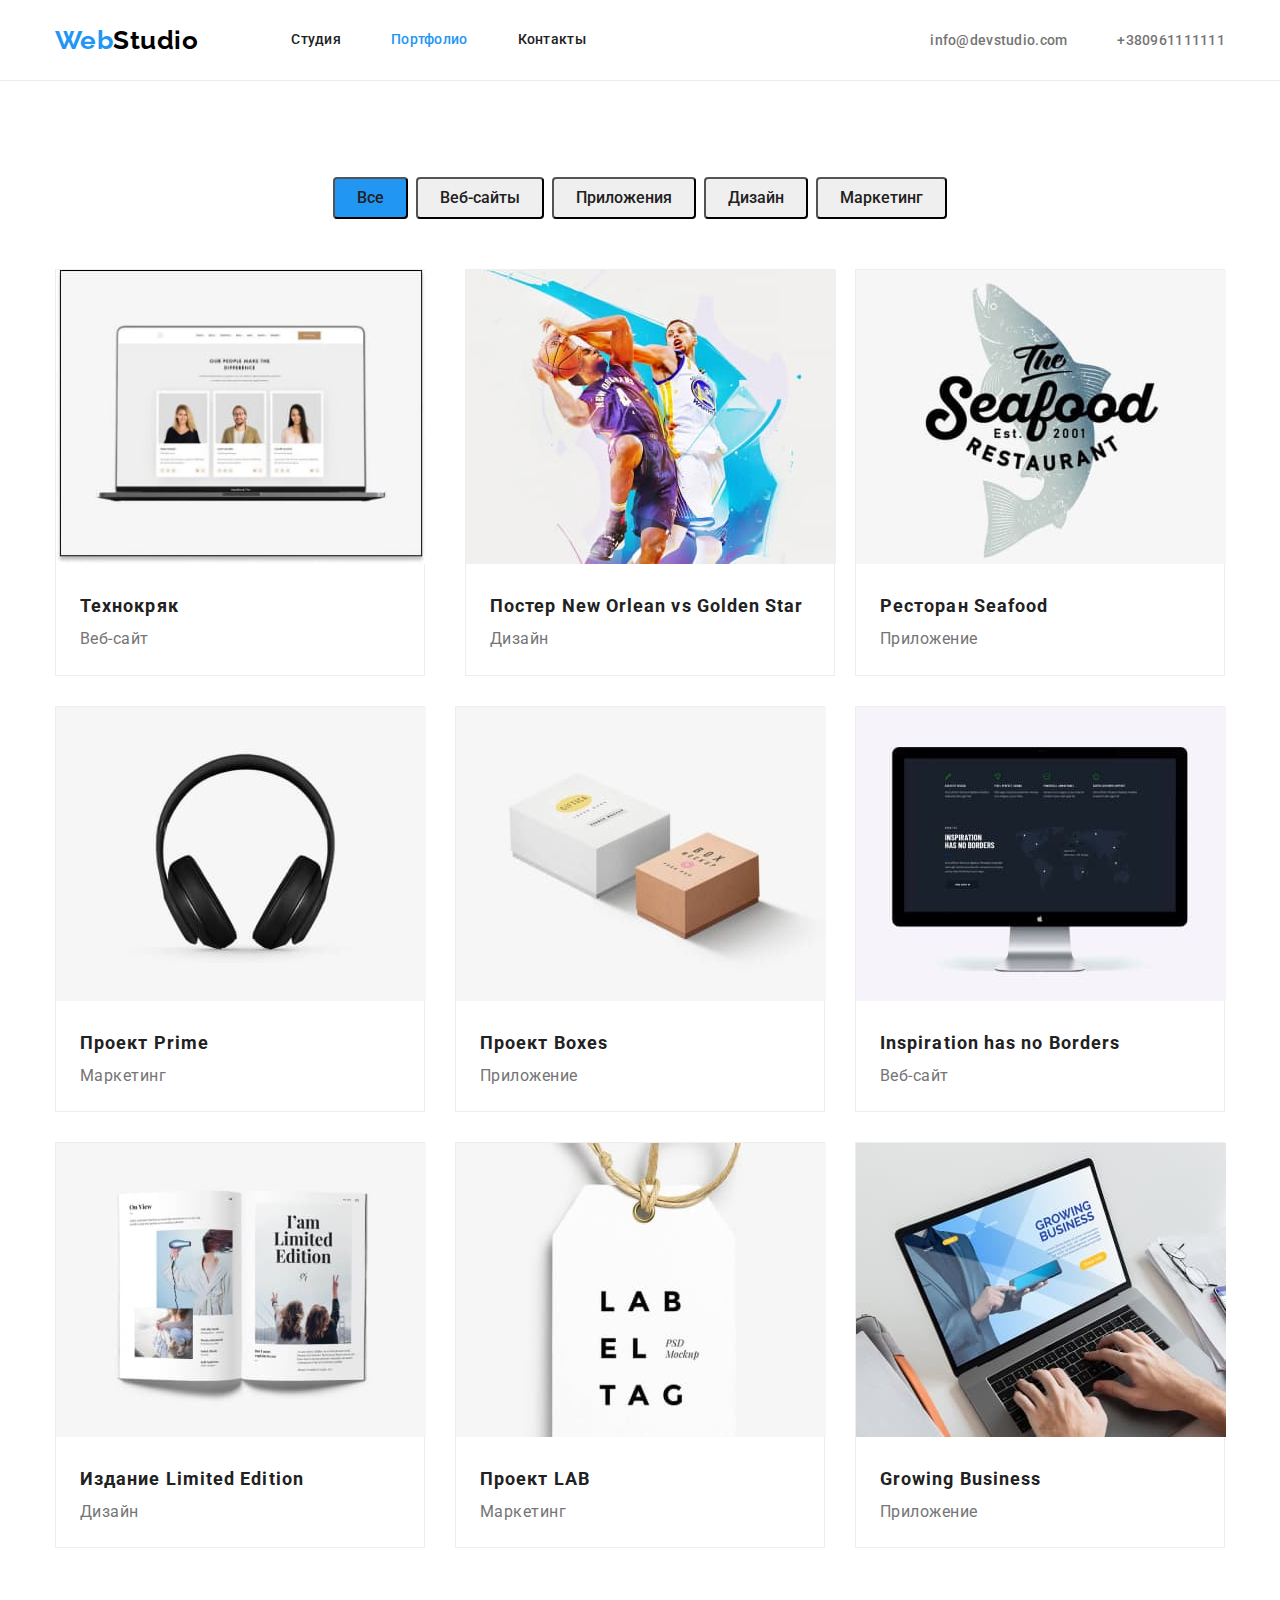
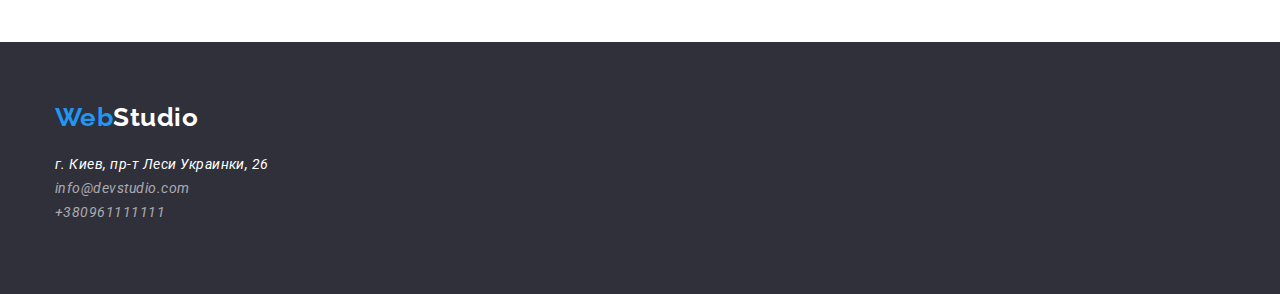
==== commit 15088607: "fixed" ====
--- a/portfolio.html
+++ b/portfolio.html
@@ -46,64 +46,81 @@
                         <li class="card-item">
                             <a class="portfolio" href="/">
                                 <img src="./images/portfolio/технокряк.jpg" alt="Ноутбук с анкетами" width="370" height="294"/>
-                                <h2 class="portfolio-title">Технокряк</h2>
-                                <p>Веб-сайт</p>
-                            </a>
+                                <div class="text-decoration">
+                                    <h2 class="portfolio-title">Технокряк</h2>
+                                    <p>Веб-сайт</p>
+                                </div>                            
                         </li>
                         <li class="card-item">
                             <a class="portfolio" href="">
                                 <img src="./images/portfolio/ПостерNewOrleanvsGoldenStar.jpg" alt="Баскетбалисты с мячем" width="370" height="294"/>
-                                <h2 class="portfolio-title">Постер New Orlean vs Golden Star</h2>
-                                <p>Дизайн</p>
+                                <div class="text-decoration">
+                                    <h2 class="portfolio-title">Постер New Orlean vs Golden Star</h2>
+                                    <p>Дизайн</p>
+                                </div>
                             </a>
                         </li>
                         <li class="card-item">
                             <a class="portfolio" href="">
                                 <img src="./images/portfolio/РесторанSeafood.jpg" alt="Логотип ресторана" width="370" height="294"/>
-                                <h2 class="portfolio-title">Ресторан Seafood</h2>
-                                <p>Приложение </p>
+                                <div class="text-decoration">
+                                    <h2 class="portfolio-title">Ресторан Seafood</h2>
+                                    <p>Приложение </p>
+                                </div>
                             </a>
                         </li>
                         <li class="card-item">
                             <a class="portfolio" href="">
                                 <img src="./images/portfolio/ПроектPrime.jpg" alt="Наушники" width="370" height="294"/>
-                                <h2 class="portfolio-title">Проект Prime</h2>
-                                <p>Маркетинг</p>
+                                <div class="text-decoration">
+                                    <h2 class="portfolio-title">Проект Prime</h2>
+                                    <p>Маркетинг</p>
+                                </div>
                             </a>
                         </li>
                         <li class="card-item">
                             <a class="portfolio" href="">
                                 <img src="./images/portfolio/ПроектBoxes.jpg" alt="Картонные коробки" width="370" height="294"/>
-                                <h2 class="portfolio-title">Проект Boxes</h2>
-                                <p>Приложение</p>
+                                <div class="text-decoration">
+                                    <h2 class="portfolio-title">Проект Boxes</h2>
+                                    <p>Приложение</p>
+                                </div>
                             </a>
                         </li>
                         <li class="card-item">
                             <a class="portfolio" href="">
                                 <img src="./images/portfolio/InspirationhasnoBorders.jpg" alt="Монитор с браузером" width="370" height="294"/>
-                                <h2 class="portfolio-title">Inspiration has no Borders</h2>
-                                <p>Веб-сайт</p>
+                                <div class="text-decoration">
+                                    <h2 class="portfolio-title">Inspiration has no Borders</h2>
+                                    <p>Веб-сайт</p>
+                                </div>
                             </a>
                         </li>
                         <li class="card-item">
                             <a class="portfolio" href="">
                                 <img src="./images/portfolio/ИзданиеLimitedEdition.jpg" alt="Книга єкземпляр" width="370" height="294" />
-                                <h2 class="portfolio-title">Издание Limited Edition</h2>
-                                <p>Дизайн</p>
+                                <div class="text-decoration">
+                                    <h2 class="portfolio-title">Издание Limited Edition</h2>
+                                    <p>Дизайн</p>
+                                </div>
                             </a>
                         </li>
                         <li class="card-item">
                             <a class="portfolio" href="">
                                 <img src="./images/portfolio/ПроектLAB.jpg" alt="Бирка" width="370" height="294"/>
-                                <h2 class="portfolio-title">Проект LAB</h2>
-                                <p>Маркетинг</p>
+                                <div class="text-decoration">
+                                    <h2 class="portfolio-title">Проект LAB</h2>
+                                    <p>Маркетинг</p>
+                                </div>
                             </a>
                         </li>
                         <li class="card-item">
                             <a class="portfolio" href="">
                                 <img src="./images/portfolio/GrowingBusiness.jpg" alt="Ноутбук с гавной страницей" width="370" height="294" />
-                                <h2 class="portfolio-title">Growing Business</h2>
-                                <p>Приложение</p>
+                                <div class="text-decoration">
+                                    <h2 class="portfolio-title">Growing Business</h2>
+                                    <p>Приложение</p>
+                                </div>
                             </a>
                         </li>
                     </ul>
--- a/css/styles.css
+++ b/css/styles.css
@@ -324,34 +324,48 @@
 .card-item:not(:nth-last-child(-n + 3)) {
     margin-bottom: 30px;
 }
-
-
-
-
-
-
-
-
-
-
-
-
-
-
-
-
-
-
-
-
-
-
-
-
-
-
-
-
-
-
-
+.text-decoration{
+    margin: 20px 24px;
+}    
+.text-decoration>p { 
+
+    font-family: 'Roboto';
+    font-style: normal;
+    font-weight: 400;
+    font-size: 16px;
+    line-height: 1.88;
+    /* identical to box height, or 188% */
+
+    letter-spacing: 0.03em;
+
+    color: var(--primary-text-color)
+}
+
+
+
+
+
+
+
+
+
+
+
+
+
+
+
+
+
+
+
+
+
+
+
+
+
+
+
+
+
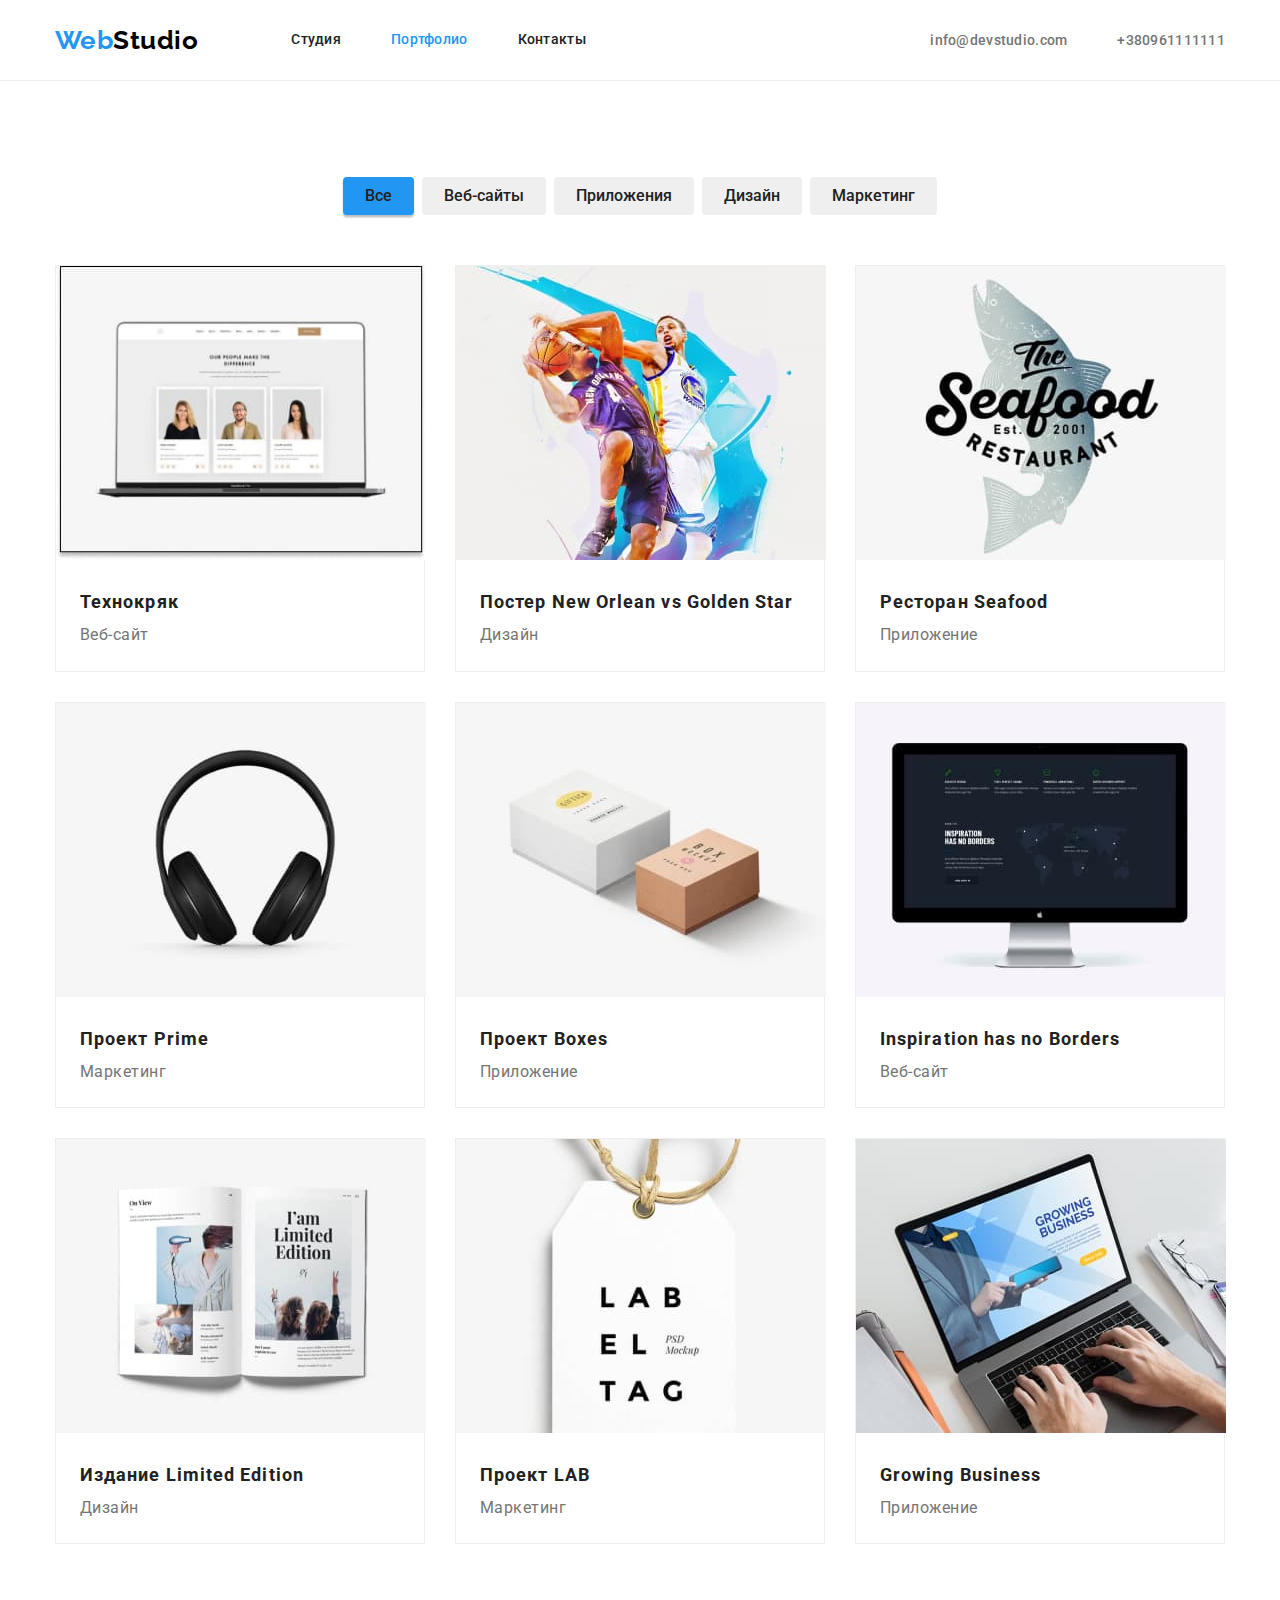
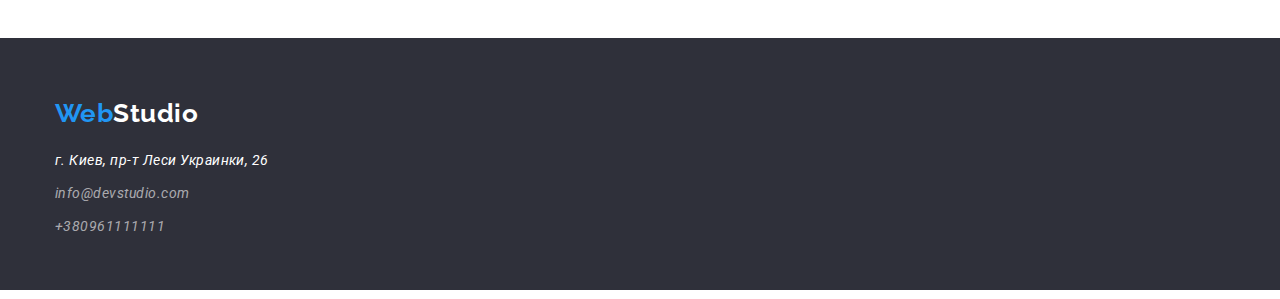
==== commit 43d334ec: "fixed" ====
--- a/portfolio.html
+++ b/portfolio.html
@@ -49,7 +49,8 @@
                                 <div class="text-decoration">
                                     <h2 class="portfolio-title">Технокряк</h2>
                                     <p>Веб-сайт</p>
-                                </div>                            
+                                </div>
+                            </a>                                
                         </li>
                         <li class="card-item">
                             <a class="portfolio" href="">
@@ -128,14 +129,14 @@
             </div>
         </main>
         <footer class="footer">
-            <div class="container">
-            <a class="logo foot" href="./index.html" lang="en">Web<span class="footer-logo">Studio</span>
-            </a>
-            <address class="footer-address">
-                г. Киев, пр-т Леси Украинки, 26 <br />
-                <a href="mailto:info@devstudio.com">info@devstudio.com</a><br />
-                <a href="tel:+380961111111">+380961111111</a>
-            </address>
+            <div class="container foot">
+                <a class="logo fo" href="./index.html" lang="en">Web<span class="footer-logo">Studio</span>
+                </a>
+                <address class="footer-address">
+                    г. Киев, пр-т Леси Украинки, 26 <br />
+                    <a href="mailto:info@devstudio.com">info@devstudio.com</a><br />
+                    <a href="tel:+380961111111">+380961111111</a>
+                </address>
             </div>
         </footer>
     </body>
--- a/css/styles.css
+++ b/css/styles.css
@@ -36,7 +36,7 @@
     /* outline: 2px solid tomato; */
 }
 .our{
-    padding-top: 94px;
+    padding: 94px 0;
 }
 
 /* Лолотип */
@@ -119,9 +119,13 @@
     line-height: 1.14;
     text-transform: uppercase;
 }
-.features+ .features{
+
+.features{
+    width: calc((100% - 3 * 30px) / 4);
+}
+/* .features+ .features{
     margin-left: 30px;
-}
+} */
 .section_title_class {
     margin-bottom: 50px;
 
@@ -134,16 +138,20 @@
 }
 
 .section-team{
-    margin-top: 81px;
-    margin-bottom: 13px;
+    margin-top: 94px;
+
     font-size: 14px;
     line-height: 1.71;
     letter-spacing: 0.03em;
     background-color: #F5F4FA;
     color: var(--title);
 }
+.team-text{
+    padding-top: 30px;
+    padding-bottom: 30px;
+}
 .our_teams_title{
-    margin-top: 30px;
+    
     margin-bottom: 10px;
 
     color: var(--title);
@@ -153,8 +161,7 @@
     line-height: 1.19;
 }
 .section-team .text {
-    padding-bottom: 30px;
-
+    
     font-size: 16px;
     line-height: 1.19;
     color: var(--primary-text-color);
@@ -176,6 +183,7 @@
     }
 .hero_title{
     width: 696px;
+    margin-bottom: 30px;
     
     font-weight: 900;
     font-size: 44px;
@@ -210,6 +218,7 @@
 .feature-list{
     display: flex;
     justify-content: center;
+    
 }
 
 /* image */
@@ -223,11 +232,16 @@
     margin-left: 30px;
 }
 .image{
+    background-color: var(--contrast-color);
     text-align: center;
+    box-shadow: 0px 1px 3px rgba(0, 0, 0, 0.12),
+                0px 1px 1px rgba(0, 0, 0, 0.14),
+                0px 2px 1px rgba(0, 0, 0, 0.2);
+    border-radius: 0px 0px 4px 4px;
 }
 .team-bottom{
     display: flex;
-    padding-bottom: 94px;
+    
 }
 
 /* footer */
@@ -239,8 +253,11 @@
     color: var(--contrast-color);
 }
 .foot{
+    padding-top: 60px;
+    padding-bottom: 60px;
+}
+.fo{
     display: inline-block;
-    margin-top: 60px;
     margin-bottom: 20px;
 }
 .footer-address{
@@ -249,8 +266,8 @@
     line-height: 1.71;
 }
 .footer-address > a{
-    padding-top: 9px;
-    padding-bottom: 60px;
+    display: inline-block;
+    margin-top: 9px;
     color: rgba(255, 255, 255, 0.6);
     text-decoration: none;
 }
@@ -267,6 +284,9 @@
 
 
 /* Portfolio */
+.portfolio{
+    display: block;
+}
 .portfolio .portfolio-title {
     font-weight: 700;
     font-size: 18px;
@@ -286,6 +306,7 @@
 }
 .portfolio-button{
     padding: 6px 22px;
+    border: none;
     border-radius: 4px;
     
     color: var(--title);
@@ -295,6 +316,12 @@
     line-height: 1.63;
     text-align: center;
 }
+.curent{
+    box-shadow: 0px 3px 1px rgba(0, 0, 0, 0.1), 
+                0px 1px 2px rgba(0, 0, 0, 0.08), 
+                0px 2px 2px rgba(0, 0, 0, 0.12);
+}
+
 .portfolio-button.curent,
 .portfolio-button:hover,
 .portfolio-button:focus {
@@ -325,7 +352,7 @@
     margin-bottom: 30px;
 }
 .text-decoration{
-    margin: 20px 24px;
+    padding: 20px 24px;
 }    
 .text-decoration>p { 
 
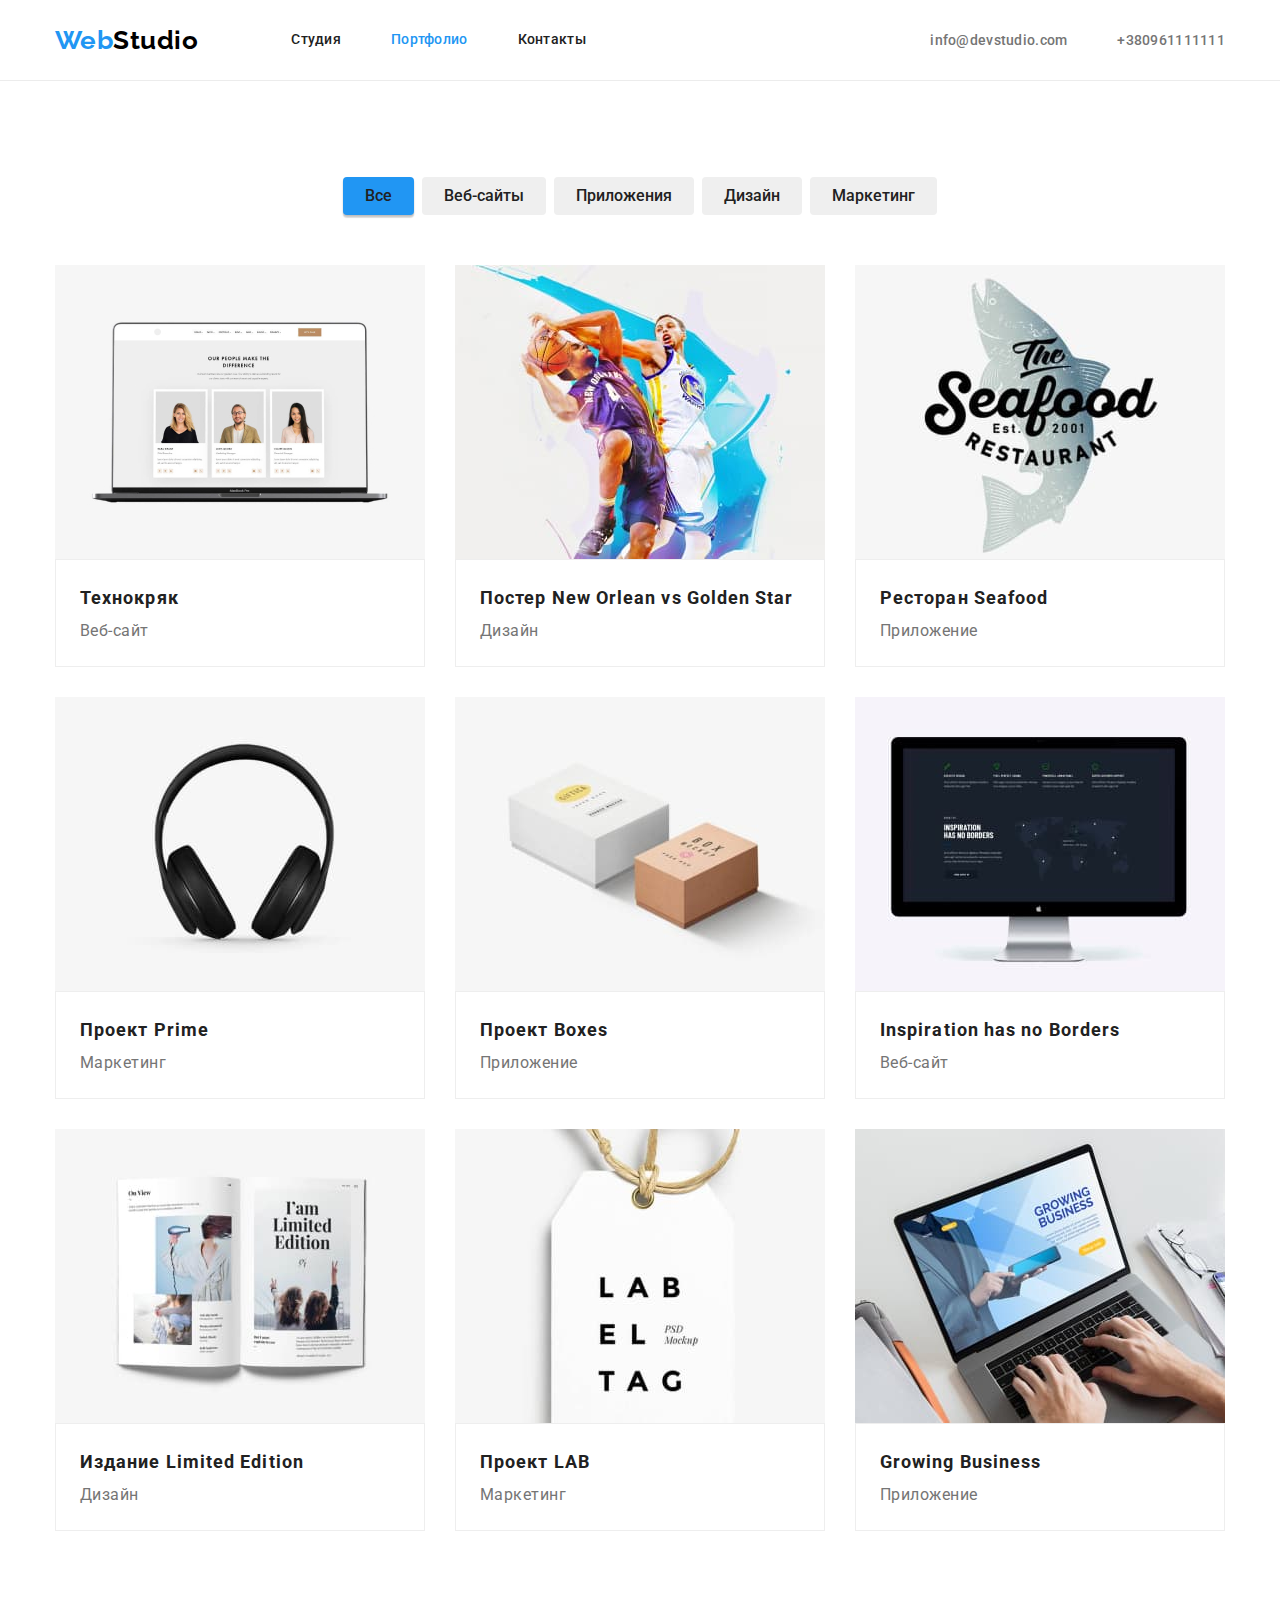
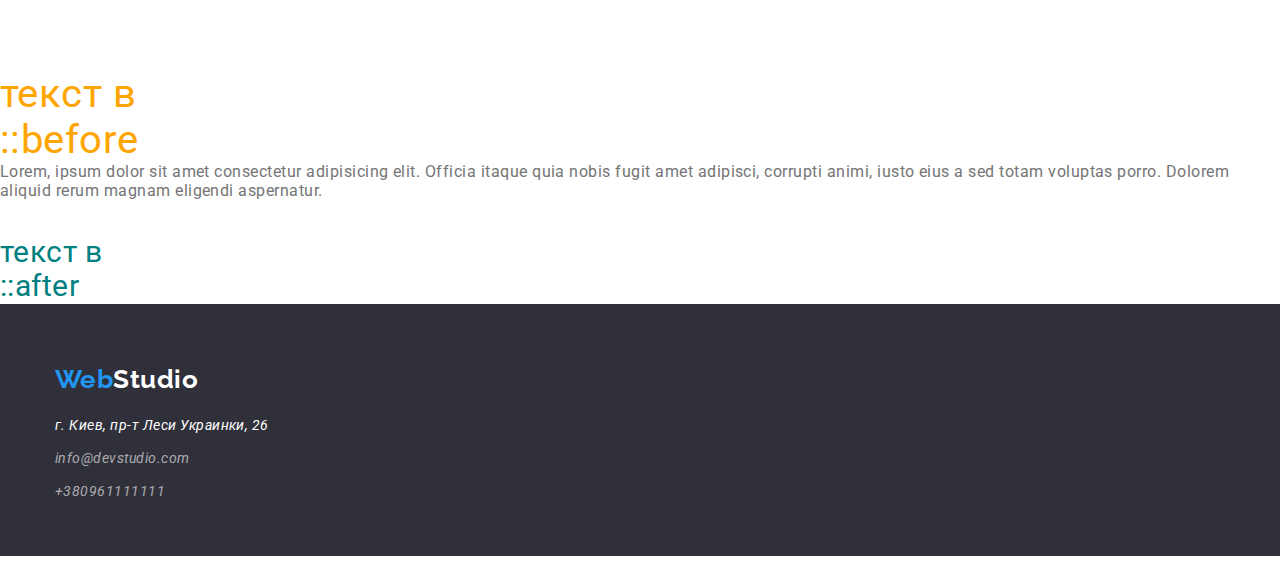
==== commit d83152bc: "add Hero" ====
--- a/portfolio.html
+++ b/portfolio.html
@@ -127,6 +127,11 @@
                     </ul>
             </section>
             </div>
+            <div class="box">
+                Lorem, ipsum dolor sit amet consectetur adipisicing elit. Officia itaque quia
+                nobis fugit amet adipisci, corrupti animi, iusto eius a sed totam voluptas
+                porro. Dolorem aliquid rerum magnam eligendi aspernatur.
+            </div>
         </main>
         <footer class="footer">
             <div class="container foot">
--- a/css/styles.css
+++ b/css/styles.css
@@ -15,6 +15,13 @@
     font-family: 'Roboto', sans-serif;
     letter-spacing: 0.03em;
 }
+/* body{
+background-image: url(/images/night\ sky.jpg);
+background-repeat: no-repeat;
+background-position: auto;
+background-size: cover;
+background-attachment: fixed;
+} */
 a{
     text-decoration: none;
 }
@@ -34,6 +41,7 @@
     padding-left: 15px;
     padding-right: 15px;
     /* outline: 2px solid tomato; */
+    
 }
 .our{
     padding: 94px 0;
@@ -97,6 +105,16 @@
     color: var(--primary-text-color);
     text-decoration: none;
 }
+.contact-icon::before{
+    display:inline-flex;
+    align-items: center;
+    
+    content: "";
+    width: 16px;
+    height: 12px;
+    margin-left: 10px;
+    border: 1px solid black;
+}
 .site_nav .link:hover,
 .site_nav .link:focus,
 .link-contact:hover,
@@ -171,8 +189,22 @@
 } */
 /* Hero */
 .hero{
-    background-color: #2F303A;
+    width: 1600px;
     height: 600px;
+
+    background-color: #C4C4C4;          
+    outline: 1px solid black;
+    background-image: linear-gradient(
+        rgba(47, 48, 58, 0.8),
+        rgba(47, 48, 58, 0.8)),
+        url(/images/hero\ \(1\).jpg);
+                
+    
+    background-repeat: no-repeat;
+    margin-left: auto;
+    margin-right: auto;
+    
+    
 }
 .main{
     display: flex;
@@ -191,7 +223,7 @@
     text-align: center;
     letter-spacing: 0.06em;
     text-transform: uppercase;
-    background-color: #2F303A;
+    /* background-color: #2F303A; */
     color: #ffffff;
 }
 
@@ -217,7 +249,7 @@
 /* feature-list */
 .feature-list{
     display: flex;
-    justify-content: center;
+    justify-content: space-between;
     
 }
 
@@ -299,7 +331,9 @@
     line-height: 1.88;
     color: var(--primary-text-color);
 }
-
+.portfolio  img{
+    display: block;
+}
 .portfolio-section{
     padding-top: 96px;
     padding-bottom: 94px;
@@ -343,7 +377,7 @@
 }
 
 .card-item {
-    border: 1px solid #EEEEEE;
+    
     /* background-color: tomato; */
     width: calc((100% - 2 * 30px) / 3);
 }
@@ -353,6 +387,7 @@
 }
 .text-decoration{
     padding: 20px 24px;
+    border: 1px solid #EEEEEE;
 }    
 .text-decoration>p { 
 
@@ -369,30 +404,42 @@
 }
 
 
-
-
-
-
-
-
-
-
-
-
-
-
-
-
-
-
-
-
-
-
-
-
-
-
-
-
-
+.box::before {
+    margin: 100%;
+    content: 'Это текст в ::before';
+    font-size: 40px;
+    color: orange;
+}
+
+.box::after {
+    margin: 100%;
+    content: 'Это текст в ::after';
+    font-size: 30px;
+    color: teal;
+}
+
+
+
+
+
+
+
+
+
+
+
+
+
+
+
+
+
+
+
+
+
+
+
+
+
+
